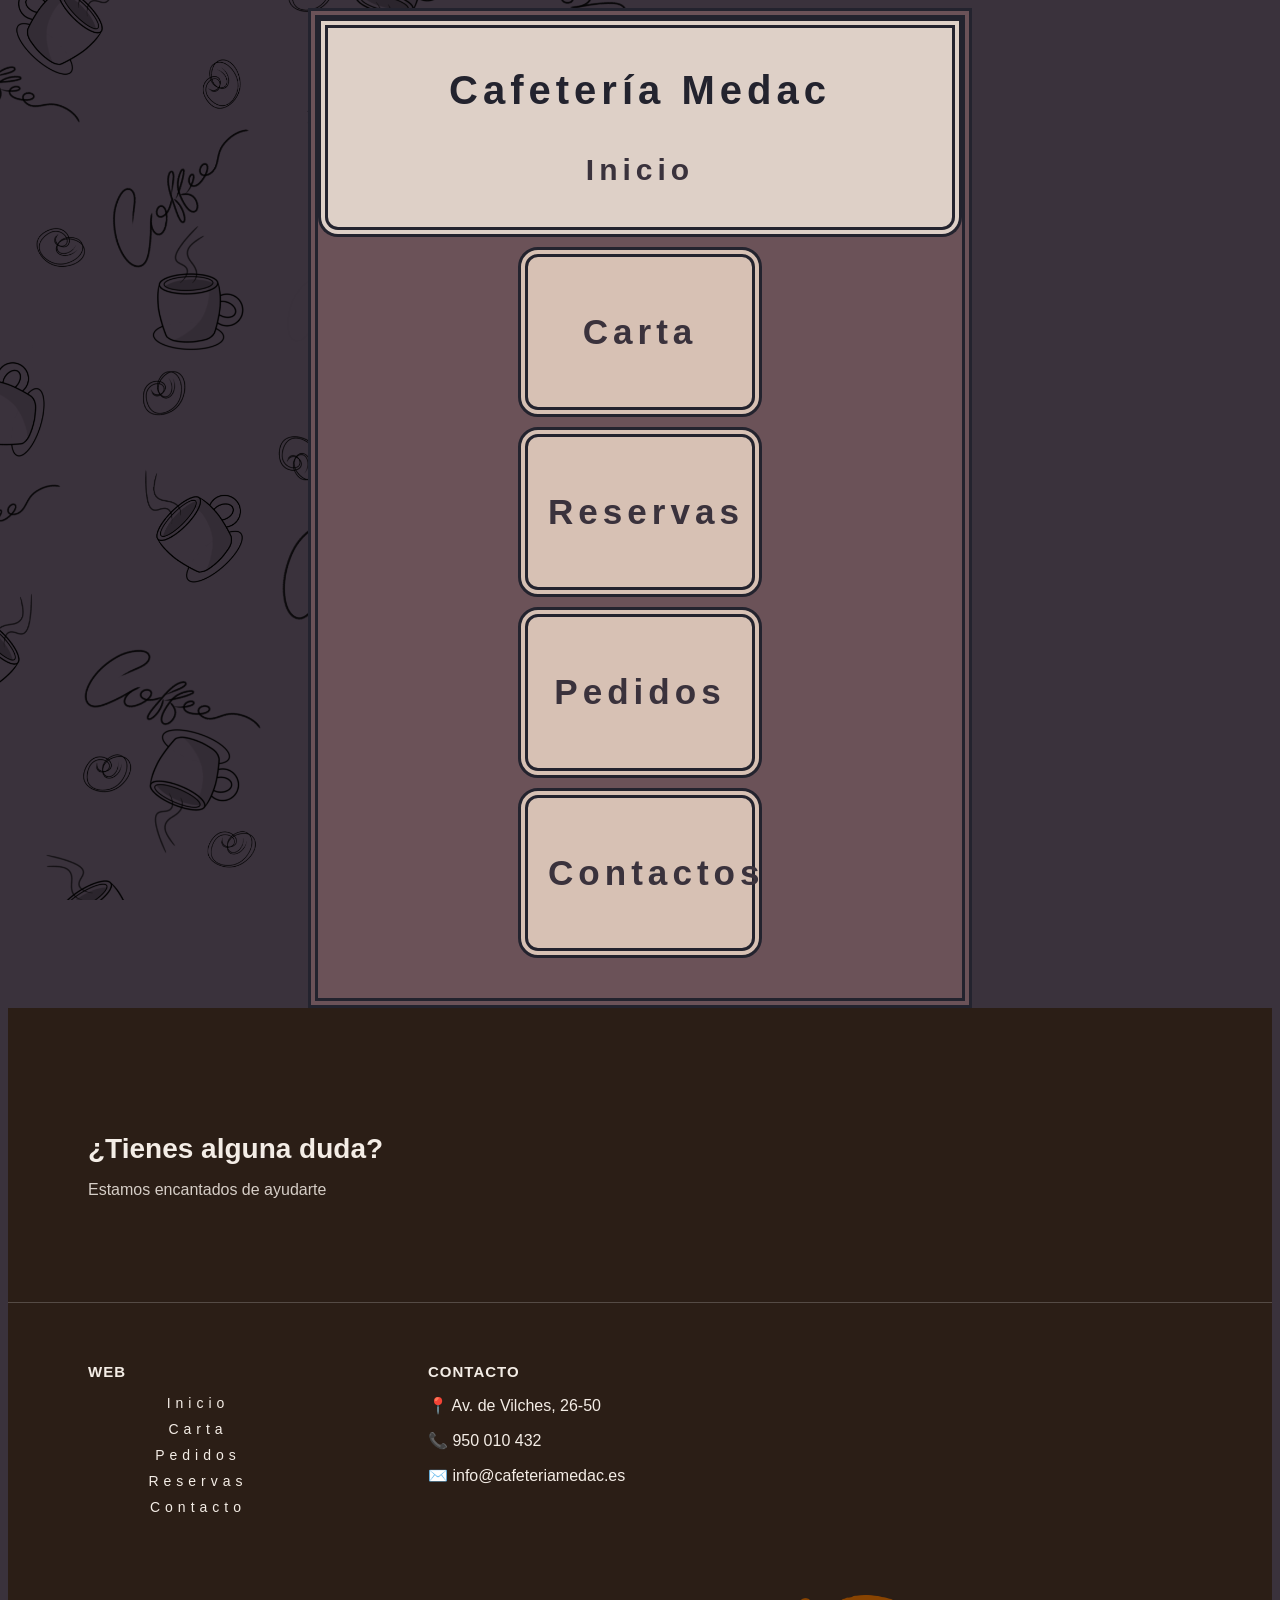
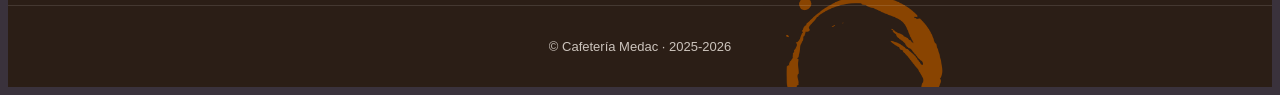
==== inicio/index.html @ 1b603288 "Footer común" ====
<!DOCTYPE html>
<html>
    <head>
        <meta charset="UTF-8">
        <title>Cafetería Medac Inicio</title>
        <link rel="stylesheet" href="styles.css">
<link rel="stylesheet" href="../footer/footer.css">
    </head>
    <script src="script.js"></script>
    <body>
        <div class="columna_de_contenido">
            <h1>Cafetería Medac</h1>
            <h2>Inicio</h2>
            <ul>
                <a href="../carta/index.html">
                    <li>
                        <h3>Carta</h3>
                    </li>
                </a>
                <li>
                    <h3>Reservas</h3>
                </li>
                <li>
                    <h3>Pedidos</h3>
                </li>
                <li>
                    <h3>Contactos</h3>
                </li>
            </ul>
        </div>
        <div class="contenedor_mancha">
            <div class="mancha"></div>
        </div>

<script src="/footer/footer.js"></script>

    </body>
</html>
---- inicio/styles.css ----
body {
    background-color: #3a323c;
    background-image: url(../img/Fondo.png);
    background-size: contain;
    background-attachment: fixed;
    position: relative;
    background-repeat: space;
}

.columna_de_contenido {
    background-color: #6b5258;
    margin: 0 300px;
    padding: 0px 0 40px 0;
    border: 10px, double, #23232e;
}

h1 {
    margin: 0;
    text-align: center;
    font-family: Impact, Haettenschweiler, 'Arial Narrow Bold', sans-serif;
    color: #23232e;
    letter-spacing: 5px;
    font-size: 40px;
    background-color: #ded0c7;
    padding: 40px 20px 20px 20px;
    border: 10px, double, #23232e;
    border-bottom: 0;
}

h2 {
    margin: 0 ;
    text-align: center;
    font-family: Impact, Haettenschweiler, 'Arial Narrow Bold', sans-serif;
    color: #3a323c;
    letter-spacing: 5px;
    font-size: 30px;
    background-color: #ded0c7;
    padding: 20px 0 40px 0;
    border-radius: 0 0 20px 20px;
    border: 10px, double, #23232e;
    border-top: 0;
}

a {
    text-decoration: none;
}

ul {
    margin: 0;
    padding: 0;
}

li {
    list-style-type: none;
    margin: 10px 200px 0 200px;
    text-align: center;
    font-family: Impact, Haettenschweiler, 'Arial Narrow Bold', sans-serif;
    color: #3a323c;
    letter-spacing: 5px;
    font-size: 30px;
    background-color: #d7c1b4;
    padding: 20px;
    border: 10px, double, #23232e;
    border-radius: 20px 20px 20px 20px;
}

.contenedor_mancha {
    overflow: hidden;
    position: absolute;
    bottom: 0;
    right: 300px;
}

.mancha {
    padding: 150px;
    background-image: url(../img/Mancha.png);
    background-size: contain;
    background-repeat: no-repeat;
    transform: translateY(100px);
}
---- footer/footer.css ----
/* ===== FOOTER FINAL ROBUSTO ===== */

.footer {
  background-color: #2b1e16;
  color: #f4ede6;
  font-family: Arial, sans-serif;
}

/* CONTENEDOR QUE AISLA TODO */
.footer-middle,
.footer-top,
.footer-bottom {
  max-width: 1200px;
  margin-left: auto;
  margin-right: auto;
}

/* ---------- ZONA SUPERIOR ---------- */

.footer-top {
  display: flex;
  justify-content: space-between;
  align-items: center;
  gap: 60px;
  padding: 50px 80px 40px;
}

.footer-top-text h3 {
  font-size: 28px;
  margin-bottom: 10px;
}

.footer-top-text p {
  font-size: 16px;
  opacity: 0.85;
}

.footer-top-map iframe {
  width: 320px;
  height: 200px;
  border: none;
  border-radius: 10px;
}

/* ---------- ZONA CENTRAL (CLAVE) ---------- */

.footer-middle {
  display: flex;
  justify-content: flex-start;
  gap: 120px;
  padding: 40px 80px;
  border-top: 1px solid rgba(255,255,255,0.2);
}

/* COLUMNAS BLOQUEADAS */
.footer-column {
  width: 220px;
}

/* TITULOS */
.footer-column h4 {
  margin-bottom: 15px;
  font-size: 15px;
  letter-spacing: 1px;
  text-transform: uppercase;
}

/* 🔥 RESET TOTAL DE LISTAS DEL FOOTER */
.footer-column ul {
  list-style: none !important;
  margin: 0 !important;
  padding: 0 !important;
}

.footer-column li {
  display: block;
  margin: 0 0 10px 0 !important;
  padding: 0 !important;
  background: none !important;
  border: none !important;
  font-size: 14px !important;
}

/* LINKS */
.footer-column a {
  color: #f4ede6 !important;
  text-decoration: none !important;
}

.footer-column a:hover {
  color: #d6b89c !important;
}

/* ---------- ZONA INFERIOR ---------- */

.footer-bottom {
  padding: 20px 80px;
  margin-top: 40px;
  border-top: 1px solid rgba(255,255,255,0.15);
  text-align: center;
  font-size: 13px;
  opacity: 0.8;
}

/* ---------- RESPONSIVE ---------- */

@media (max-width: 900px) {
  .footer-top,
  .footer-middle {
    flex-direction: column;
    gap: 40px;
    padding: 40px;
    text-align: center;
  }

  .footer-column {
    width: auto;
  }

.footer-top-map {
  position: relative;
  width: 320px;
  height: 200px;
}

.footer-top-map iframe {
  width: 100%;
  height: 100%;
  border: none;
  border-radius: 10px;
}

.footer-top-map .map-link {
  position: absolute;
  inset: 0;
  z-index: 2;
  background: transparent;
  cursor: pointer;
}


}
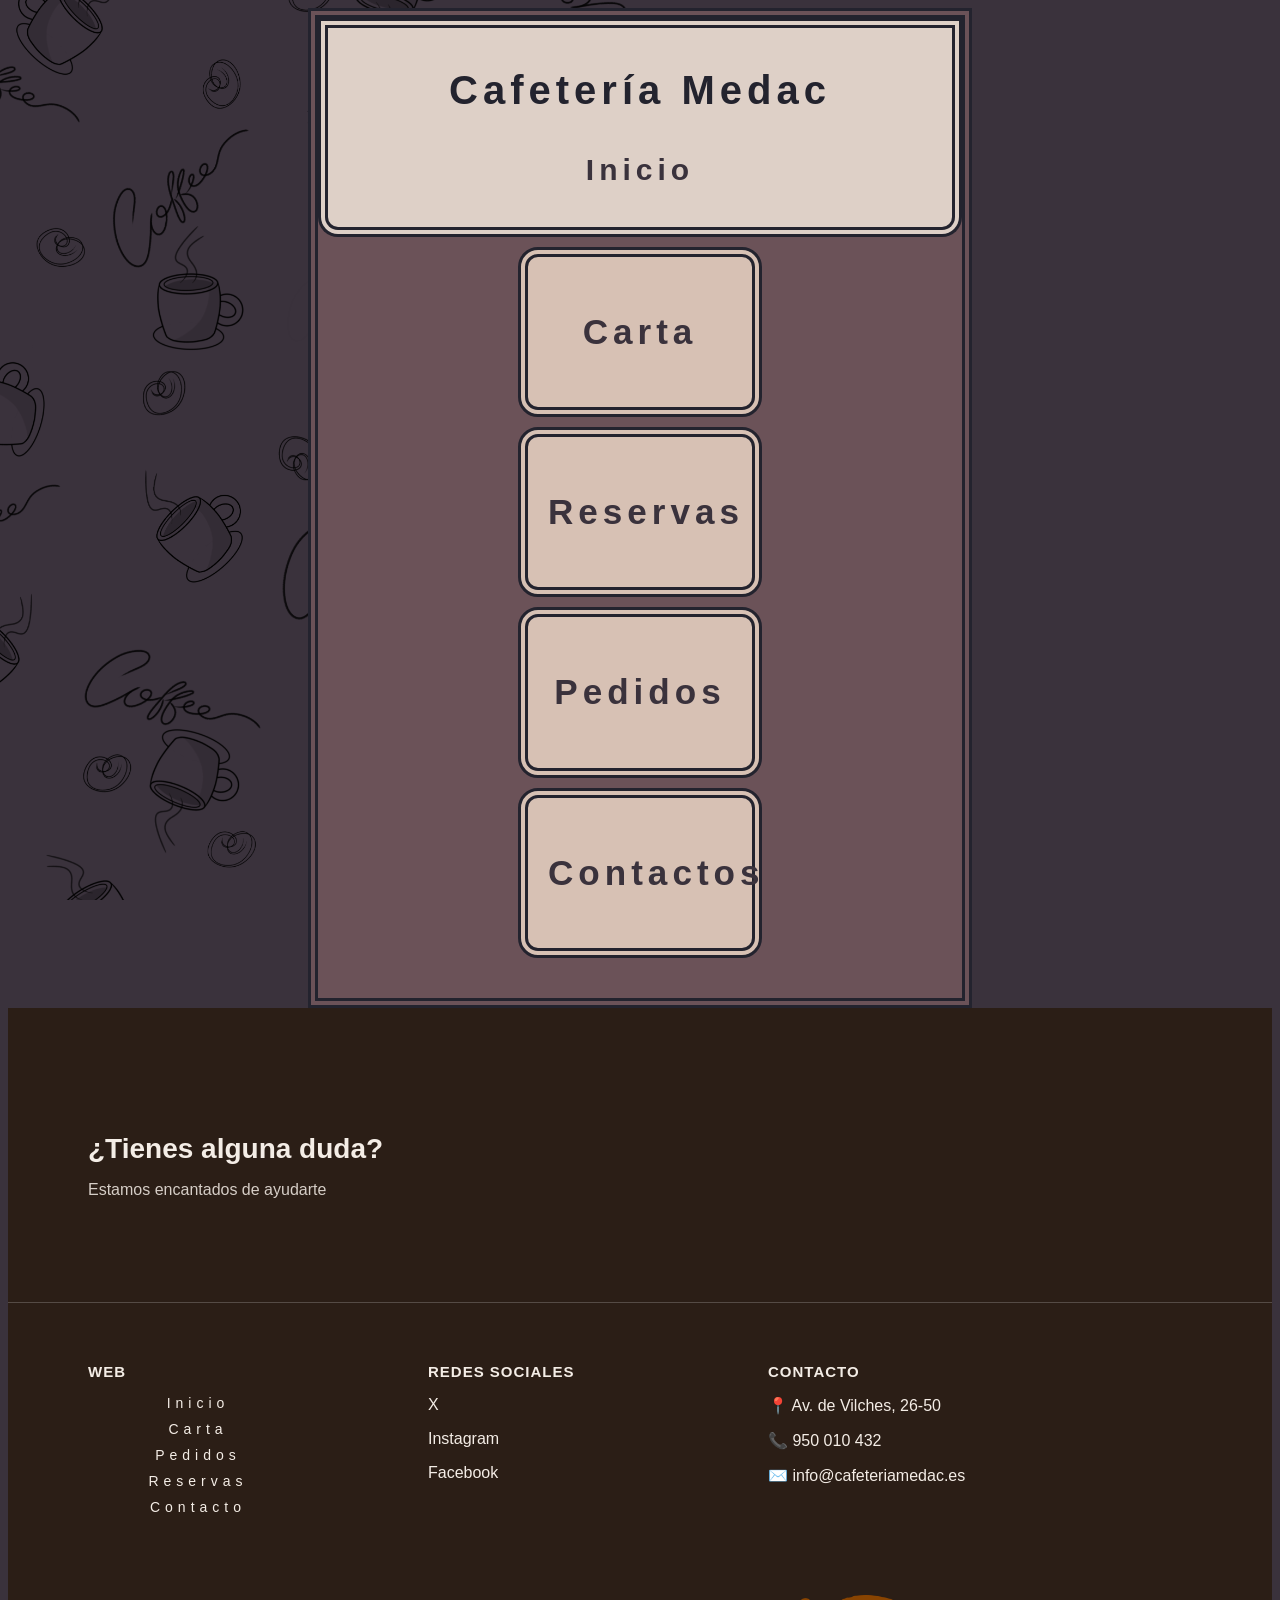
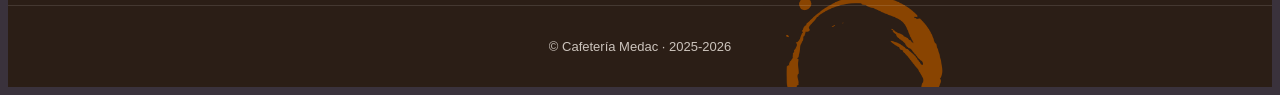
==== commit 623d23af: "Se añade el icono de la pestaña y las redes sociales" ====
--- a/inicio/index.html
+++ b/inicio/index.html
@@ -2,6 +2,7 @@
 <html>
     <head>
         <meta charset="UTF-8">
+        <link rel="icon" href="../img/Mancha.png" type="image/x-icon">
         <title>Cafetería Medac Inicio</title>
         <link rel="stylesheet" href="styles.css">
 <link rel="stylesheet" href="../footer/footer.css">
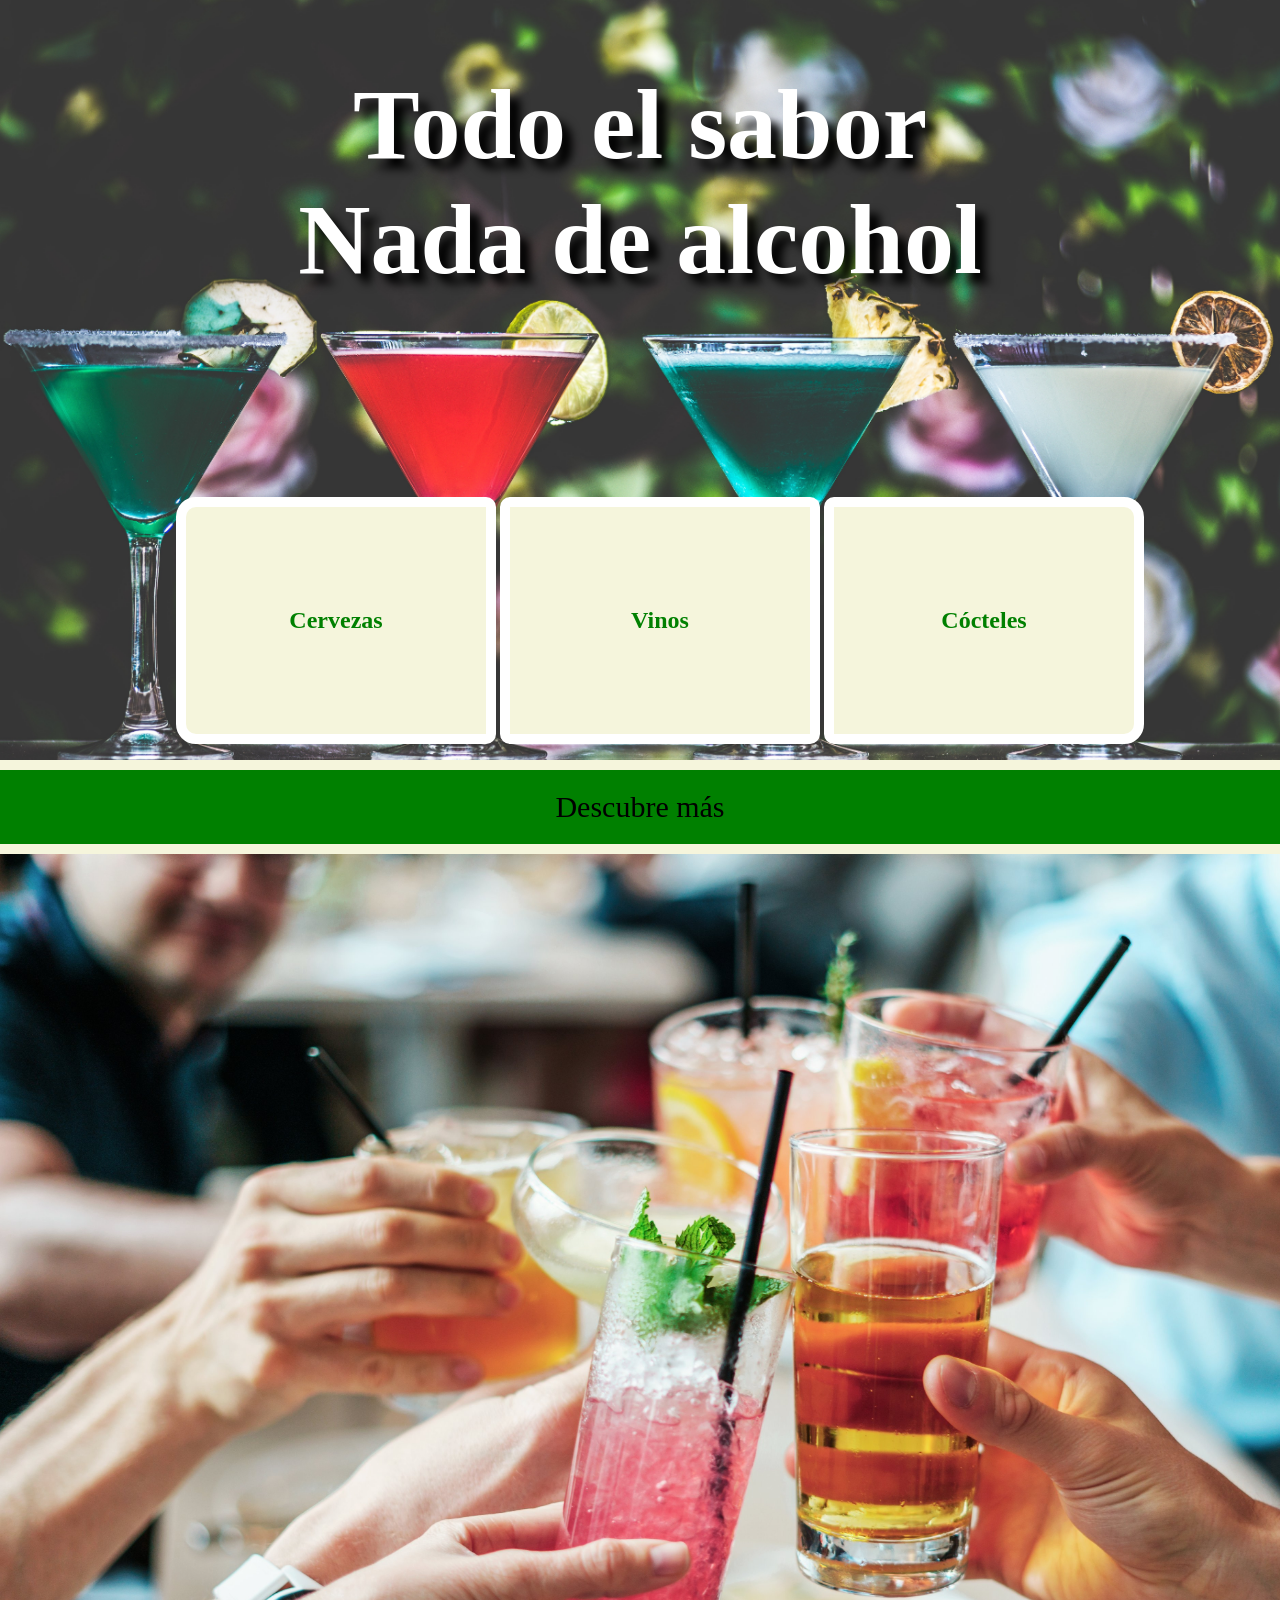
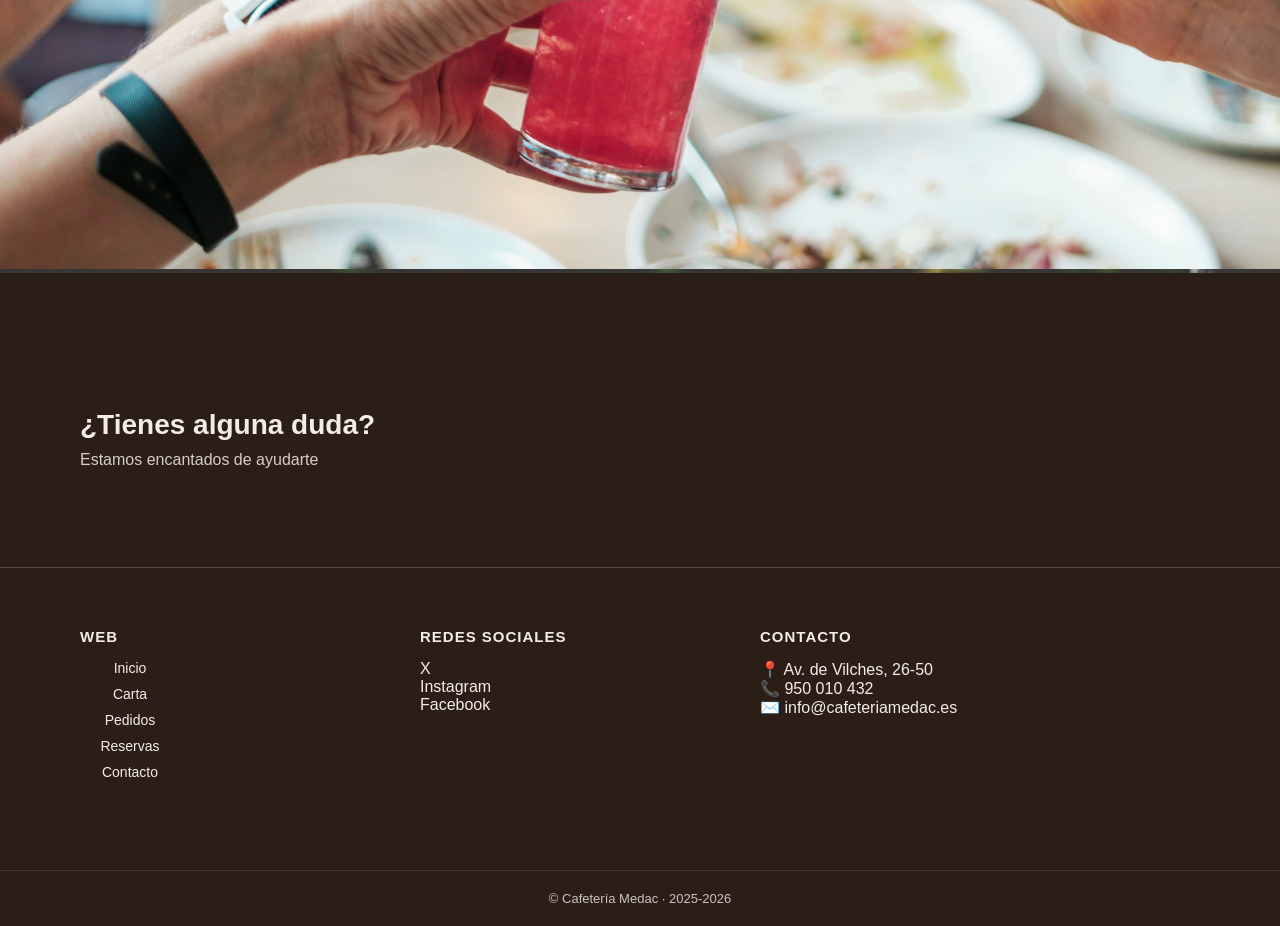
==== commit 26139d00: "Se cambia el estilo de la página a la temática de bebidas sin alcohol" ====
--- a/inicio/index.html
+++ b/inicio/index.html
@@ -9,30 +9,17 @@
     </head>
     <script src="script.js"></script>
     <body>
-        <div class="columna_de_contenido">
-            <h1>Cafetería Medac</h1>
-            <h2>Inicio</h2>
-            <ul>
-                <a href="../carta/index.html">
-                    <li>
-                        <h3>Carta</h3>
-                    </li>
-                </a>
-                <li>
-                    <h3>Reservas</h3>
-                </li>
-                <li>
-                    <h3>Pedidos</h3>
-                </li>
-                <li>
-                    <h3>Contactos</h3>
-                </li>
-            </ul>
-        </div>
-        <div class="contenedor_mancha">
-            <div class="mancha"></div>
-        </div>
-
+        <h1>
+            <p>Todo el sabor</p>
+            <p>Nada de alcohol</p>
+        </h1>
+        <ul>
+            <li class="Der"><h2>Cervezas</h2></li>
+            <li><h2>Vinos</h2></li>
+            <li class="Izq"><h2>Cócteles</h2></li>
+        </ul>
+        <div class="Descubre">Descubre más</div>
+        <img src="../img/happy-holidays-2578446.jpg">
 <script src="/footer/footer.js"></script>
 
     </body>
--- a/inicio/styles.css
+++ b/inicio/styles.css
@@ -1,80 +1,58 @@
 body {
-    background-color: #3a323c;
-    background-image: url(../img/Fondo.png);
+    background-image: url(../img/Affogato.JPG);
     background-size: contain;
-    background-attachment: fixed;
-    position: relative;
-    background-repeat: space;
-}
-
-.columna_de_contenido {
-    background-color: #6b5258;
-    margin: 0 300px;
-    padding: 0px 0 40px 0;
-    border: 10px, double, #23232e;
+    margin: 0;
 }
 
 h1 {
-    margin: 0;
+    color: white;
+    font-size: 100px;
     text-align: center;
-    font-family: Impact, Haettenschweiler, 'Arial Narrow Bold', sans-serif;
-    color: #23232e;
-    letter-spacing: 5px;
-    font-size: 40px;
-    background-color: #ded0c7;
-    padding: 40px 20px 20px 20px;
-    border: 10px, double, #23232e;
-    border-bottom: 0;
+    text-shadow: 10px 10px 10px black;
 }
 
-h2 {
-    margin: 0 ;
-    text-align: center;
-    font-family: Impact, Haettenschweiler, 'Arial Narrow Bold', sans-serif;
-    color: #3a323c;
-    letter-spacing: 5px;
-    font-size: 30px;
-    background-color: #ded0c7;
-    padding: 20px 0 40px 0;
-    border-radius: 0 0 20px 20px;
-    border: 10px, double, #23232e;
-    border-top: 0;
+p {
+    margin: 0;
 }
 
-a {
-    text-decoration: none;
-}
-
-ul {
-    margin: 0;
-    padding: 0;
+ul{
+    text-align: center;
+    margin-top: 200px;
 }
 
 li {
-    list-style-type: none;
-    margin: 10px 200px 0 200px;
+    padding: 100px;
+    background-color: beige;
+    display: inline-block;
+    width: 100px;
     text-align: center;
-    font-family: Impact, Haettenschweiler, 'Arial Narrow Bold', sans-serif;
-    color: #3a323c;
-    letter-spacing: 5px;
-    font-size: 30px;
-    background-color: #d7c1b4;
-    padding: 20px;
-    border: 10px, double, #23232e;
-    border-radius: 20px 20px 20px 20px;
+    border-radius: 10px;
+    color: green;
+    border: 10px solid white;
 }
 
-.contenedor_mancha {
-    overflow: hidden;
-    position: absolute;
-    bottom: 0;
-    right: 300px;
+.Der{
+    border-radius: 20px 10px 10px 20px;
 }
 
-.mancha {
-    padding: 150px;
-    background-image: url(../img/Mancha.png);
-    background-size: contain;
-    background-repeat: no-repeat;
-    transform: translateY(100px);
+.Izq{
+    border-radius: 10px 20px 20px 10px;
+}
+
+h2{
+    margin: 0;
+    box-sizing: content-box;
+}
+
+.Descubre{
+    text-align: center;
+    padding: 20px 0px;
+    background-color: green;
+    font-size: 30px;
+    border-top: 10px solid beige;
+    border-bottom: 10px solid beige;;
+}
+
+img{
+width: 1521px;
 }
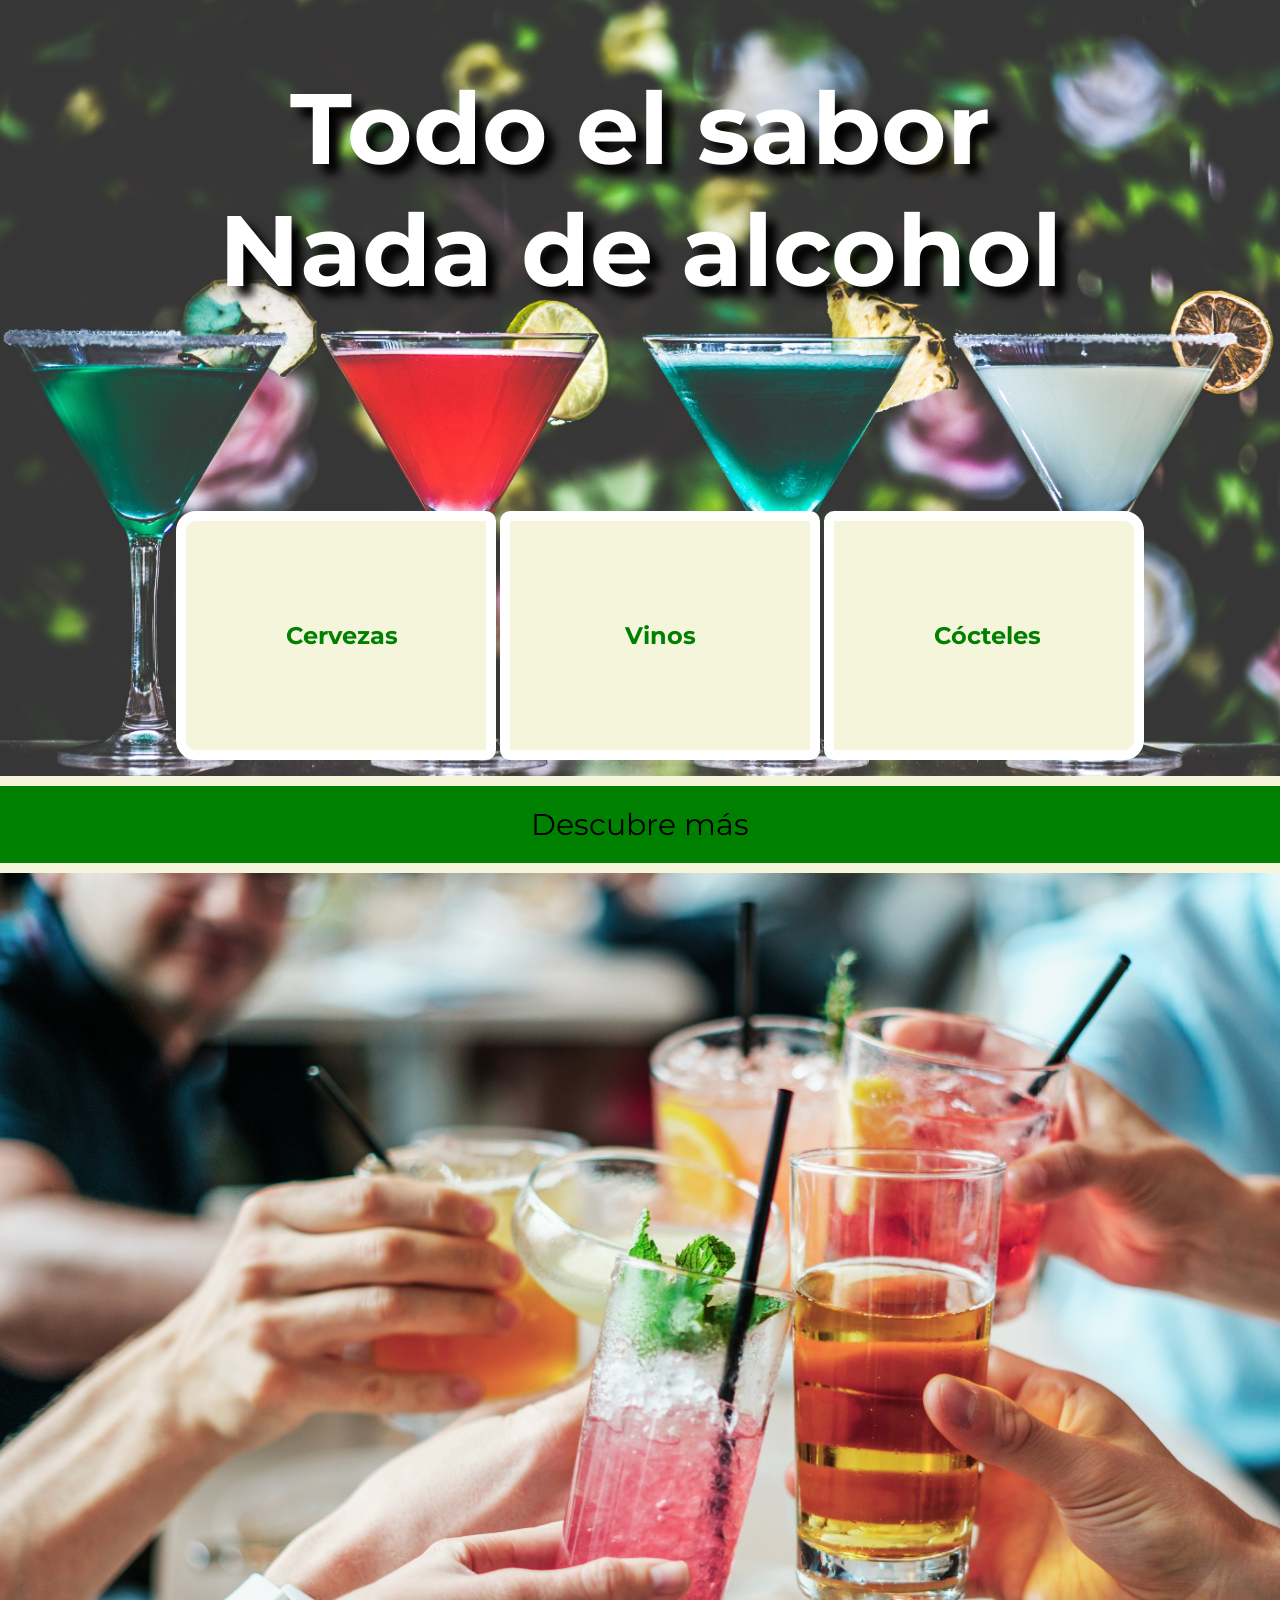
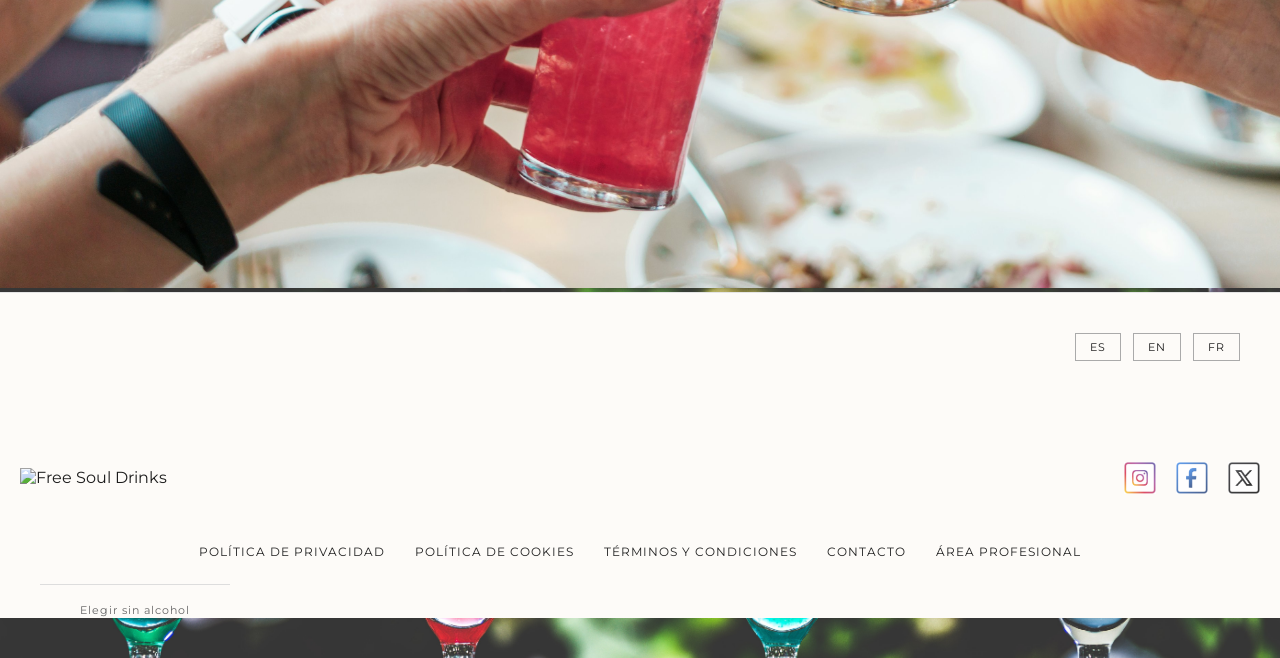
==== commit 9551bbcf: "Footer añadido y cambio de tipografía a Montserrat" ====
--- a/inicio/index.html
+++ b/inicio/index.html
@@ -1,26 +1,42 @@
 <!DOCTYPE html>
-<html>
-    <head>
-        <meta charset="UTF-8">
-        <link rel="icon" href="../img/Mancha.png" type="image/x-icon">
-        <title>Cafetería Medac Inicio</title>
-        <link rel="stylesheet" href="styles.css">
-<link rel="stylesheet" href="../footer/footer.css">
-    </head>
-    <script src="script.js"></script>
-    <body>
-        <h1>
-            <p>Todo el sabor</p>
-            <p>Nada de alcohol</p>
-        </h1>
-        <ul>
-            <li class="Der"><h2>Cervezas</h2></li>
-            <li><h2>Vinos</h2></li>
-            <li class="Izq"><h2>Cócteles</h2></li>
-        </ul>
-        <div class="Descubre">Descubre más</div>
-        <img src="../img/happy-holidays-2578446.jpg">
-<script src="/footer/footer.js"></script>
+<html lang="es">
+<head>
+  <meta charset="UTF-8">
+  <link rel="icon" href="../img/Mancha.png" type="image/x-icon">
+  <title>Cafetería Medac Inicio</title>
 
-    </body>
+  <!-- FUENTE GLOBAL -->
+  <link rel="preconnect" href="https://fonts.googleapis.com">
+  <link rel="preconnect" href="https://fonts.gstatic.com" crossorigin>
+  <link href="https://fonts.googleapis.com/css2?family=Montserrat:wght@300;400;500;600;700&display=swap" rel="stylesheet">
+
+  <!-- CSS GENERAL -->
+  <link rel="stylesheet" href="styles.css">
+</head>
+
+<body>
+
+  <h1>
+    <p>Todo el sabor</p>
+    <p>Nada de alcohol</p>
+  </h1>
+
+  <ul>
+    <li class="Der"><h2>Cervezas</h2></li>
+    <li><h2>Vinos</h2></li>
+    <li class="Izq"><h2>Cócteles</h2></li>
+  </ul>
+
+  <div class="Descubre">Descubre más</div>
+
+  <img src="../img/happy-holidays-2578446.jpg">
+
+  <!-- FOOTER -->
+  <div id="footer"></div>
+  <script src="../footer/footer.js"></script>
+
+  <!-- JS DE LA PÁGINA -->
+  <script src="script.js"></script>
+
+</body>
 </html>
--- a/inicio/styles.css
+++ b/inicio/styles.css
@@ -1,3 +1,7 @@
+* {
+  font-family: 'Montserrat', sans-serif;
+}
+
 body {
     background-image: url(../img/Affogato.JPG);
     background-size: contain;
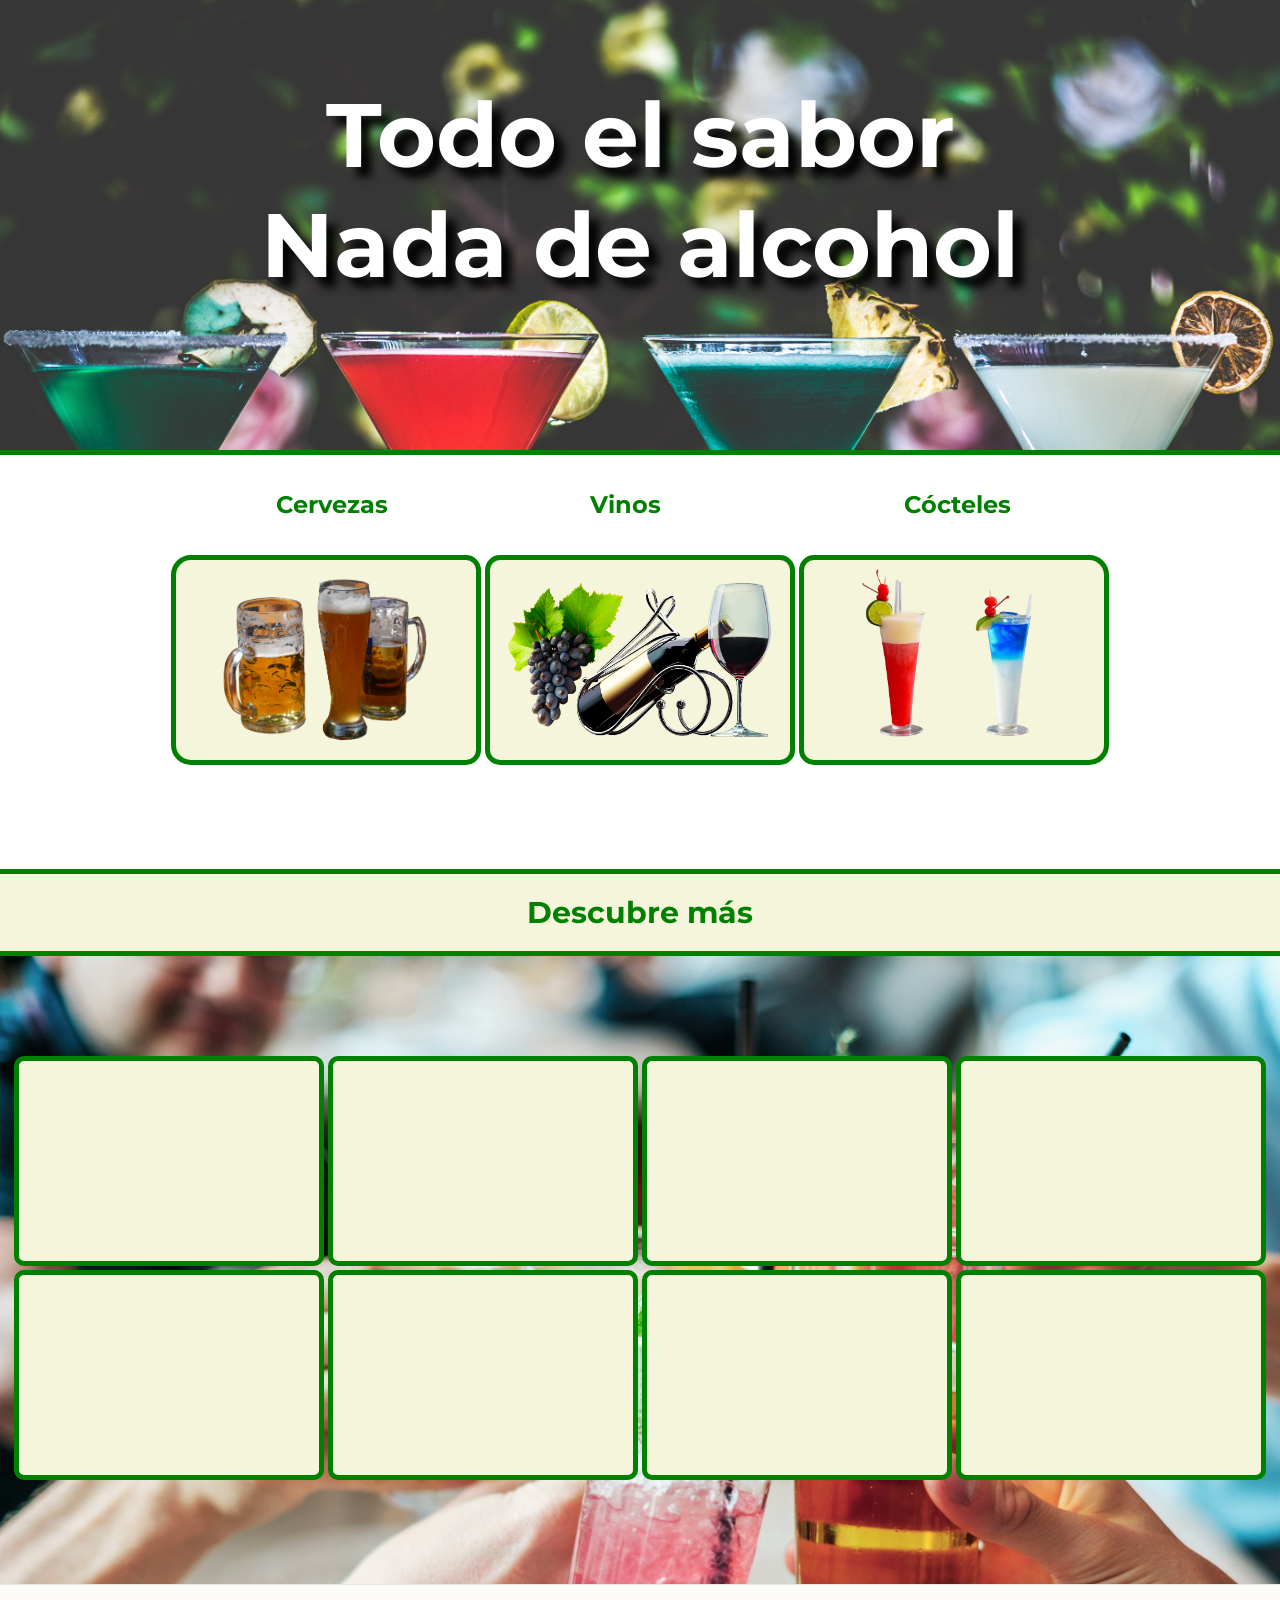
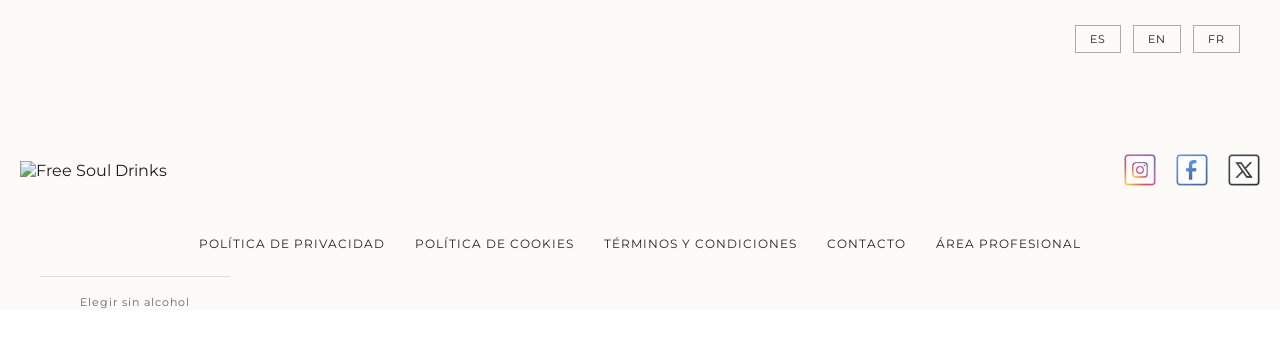
==== commit 12f5c6d0: "Se retoca el index.html de inicio y se añaden imagenes" ====
--- a/inicio/index.html
+++ b/inicio/index.html
@@ -23,13 +23,24 @@
 
   <ul>
     <li class="Der"><h2>Cervezas</h2></li>
-    <li><h2>Vinos</h2></li>
+    <li class="Medio"><h2>Vinos</h2></li>
     <li class="Izq"><h2>Cócteles</h2></li>
   </ul>
 
   <div class="Descubre">Descubre más</div>
 
-  <img src="../img/happy-holidays-2578446.jpg">
+  <div class="Mas">
+    <ul>
+      <li></li>
+      <li></li>
+      <li></li>
+      <li></li>
+      <li></li>
+      <li></li>
+      <li></li>
+      <li></li>
+    </ul>
+  </div>
 
   <!-- FOOTER -->
   <div id="footer"></div>
--- a/inicio/styles.css
+++ b/inicio/styles.css
@@ -3,16 +3,19 @@
 }
 
 body {
-    background-image: url(../img/Affogato.JPG);
-    background-size: contain;
     margin: 0;
 }
 
 h1 {
     color: white;
-    font-size: 100px;
+    font-size: 90px;
     text-align: center;
     text-shadow: 10px 10px 10px black;
+    background-image: url(../img/Affogato.JPG);
+    background-size: 100%;
+    background-repeat: no-repeat;
+    margin: 0;
+    padding: 80px 0 150px 0;
 }
 
 p {
@@ -22,6 +25,9 @@
 ul{
     text-align: center;
     margin-top: 200px;
+    padding: 100px 0 100px 0;
+    margin: 0;
+    border-top: 5px solid green;
 }
 
 li {
@@ -32,31 +38,49 @@
     text-align: center;
     border-radius: 10px;
     color: green;
-    border: 10px solid white;
+    border: 5px solid green;
+    background-size: contain;
+    background-repeat: no-repeat;
+    position: relative;
+    background-position: center;
+}
+
+h2{
+    position: absolute;
+    top: -70px;
+    margin: 0;
+    box-sizing: content-box;
 }
 
 .Der{
-    border-radius: 20px 10px 10px 20px;
+    border-radius: 20px 15px 15px 20px;
+    background-image: url(../img/beer-mug-938758.png);
+    background-size: 70%;
+}
+
+.Medio {
+    border-radius: 15px;
+    background-image: url(../img/a-bottle-of-wine-5038057.png);
+    background-size: 90%;
 }
 
 .Izq{
-    border-radius: 10px 20px 20px 10px;
-}
-
-h2{
-    margin: 0;
-    box-sizing: content-box;
+    border-radius: 15px 20px 20px 15px;
+    background-image: url(../img/cocktail-6673319.png);
+    background-size: 80%;
 }
 
 .Descubre{
     text-align: center;
     padding: 20px 0px;
-    background-color: green;
+    background-color: beige;
     font-size: 30px;
-    border-top: 10px solid beige;
-    border-bottom: 10px solid beige;;
+    border-top: 5px solid green;
+    color: green;
+    font-weight: 700;
 }
 
-img{
-width: 1521px;
-}+.Mas {
+    background-image: url(../img/happy-holidays-2578446.jpg);
+    background-size: 1521px;
+}
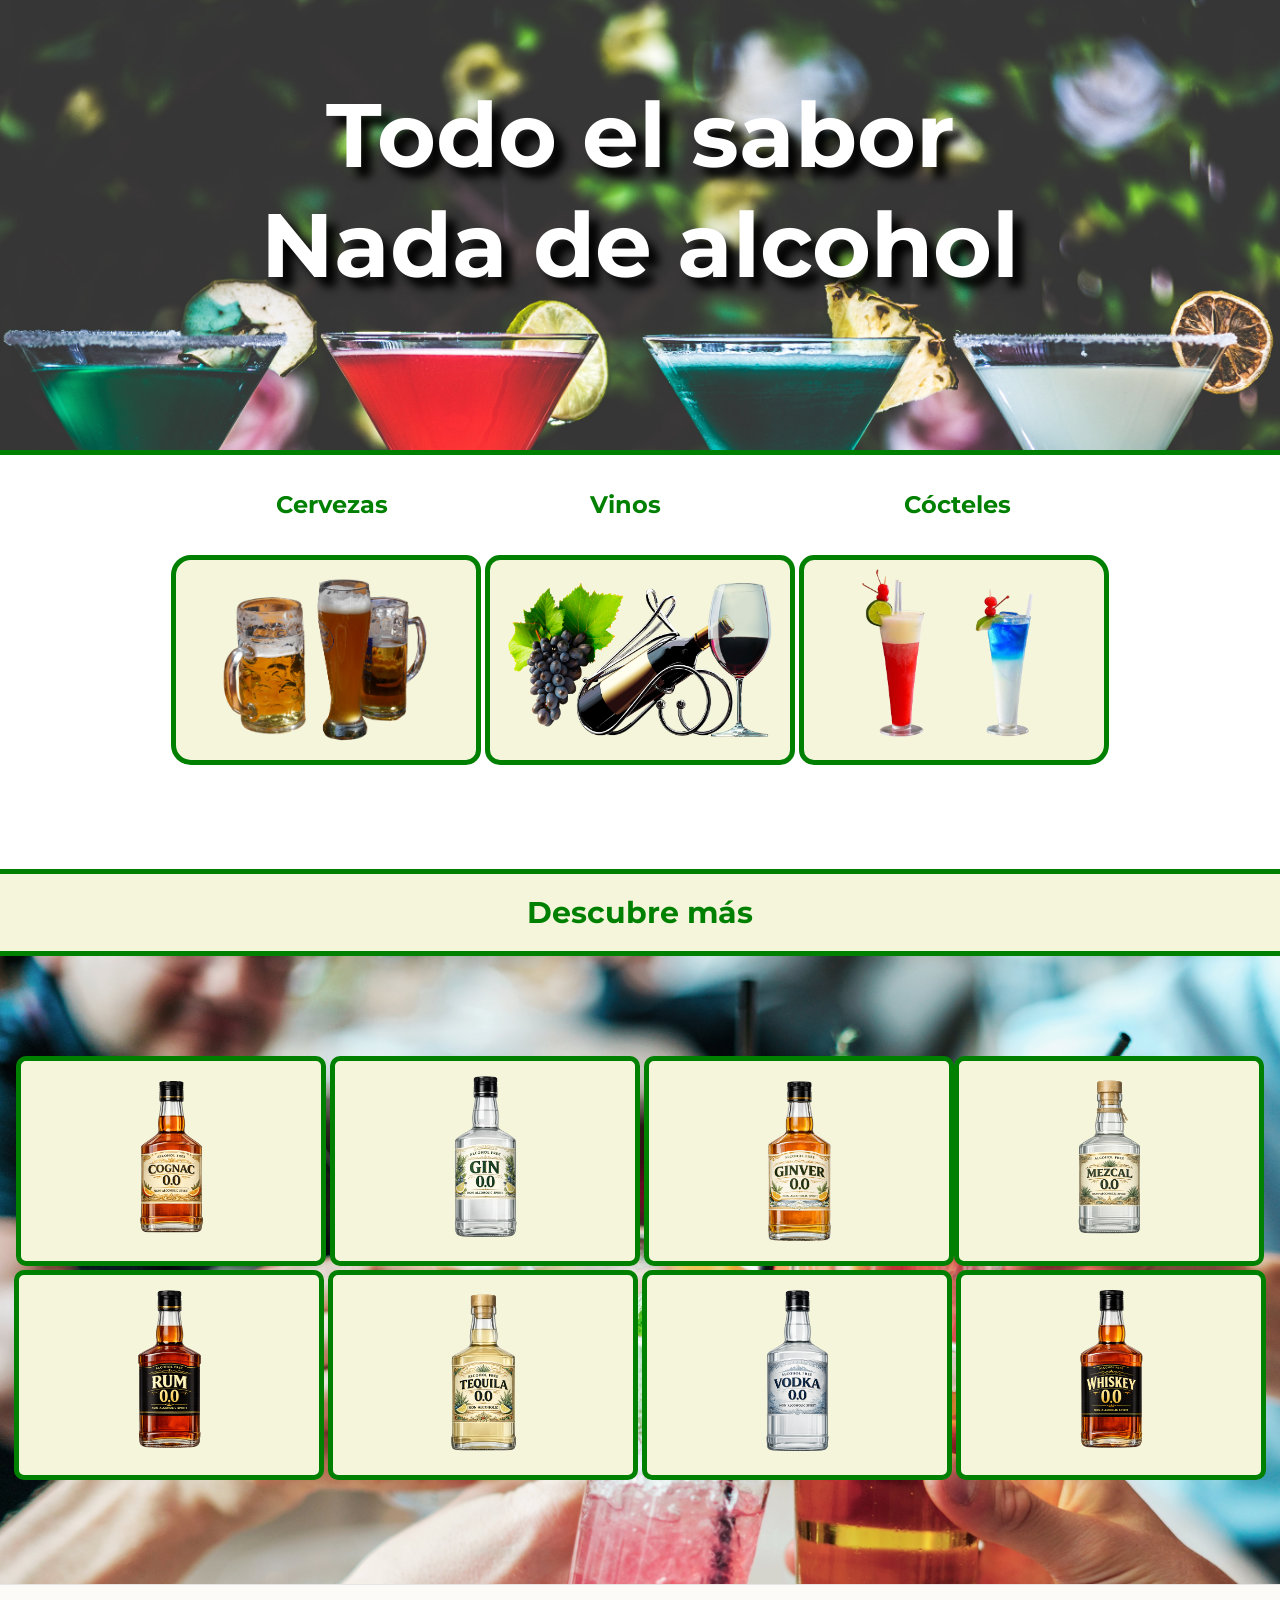
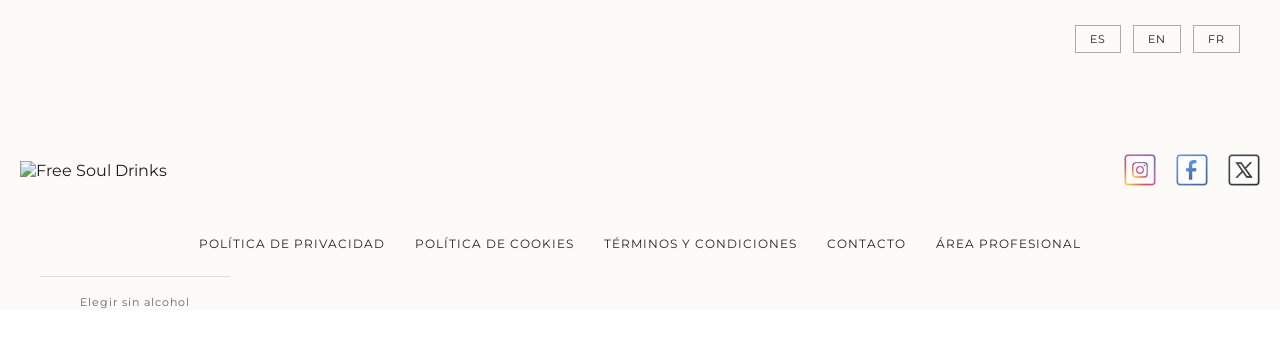
==== commit d9300a80: "Se añaden 8 fotos del apartado -descubre más-" ====
--- a/inicio/index.html
+++ b/inicio/index.html
@@ -31,14 +31,14 @@
 
   <div class="Mas">
     <ul>
-      <li></li>
-      <li></li>
-      <li></li>
-      <li></li>
-      <li></li>
-      <li></li>
-      <li></li>
-      <li></li>
+      <li class="class1"></li>
+      <li class="class2"></li>
+      <li class="class3"></liclass>
+      <li class="class4"></li>
+      <li class="class5"></li>
+      <li class="class6"></li>
+      <li class="class7"></li>
+      <li class="class8"></li>
     </ul>
   </div>
 
--- a/inicio/styles.css
+++ b/inicio/styles.css
@@ -84,3 +84,36 @@
     background-image: url(../img/happy-holidays-2578446.jpg);
     background-size: 1521px;
 }
+
+.class1{
+    background-image: url(../img/cognac.png)
+}
+
+.class2 {
+    background-image: url(../img/gin.png);
+}
+
+.class3{
+    background-image: url(../img/ginver.png);
+    background-size: 21%;
+}
+
+.class4{
+    background-image: url(../img/mezcal.png);
+}
+
+.class5{
+    background-image: url(../img/rum.png);
+}
+
+.class6{
+    background-image: url(../img/tequila.png);
+}
+
+.class7{
+    background-image: url(../img/vodka.png);
+}
+
+.class8{
+    background-image: url(../img/whiskey.png);
+}
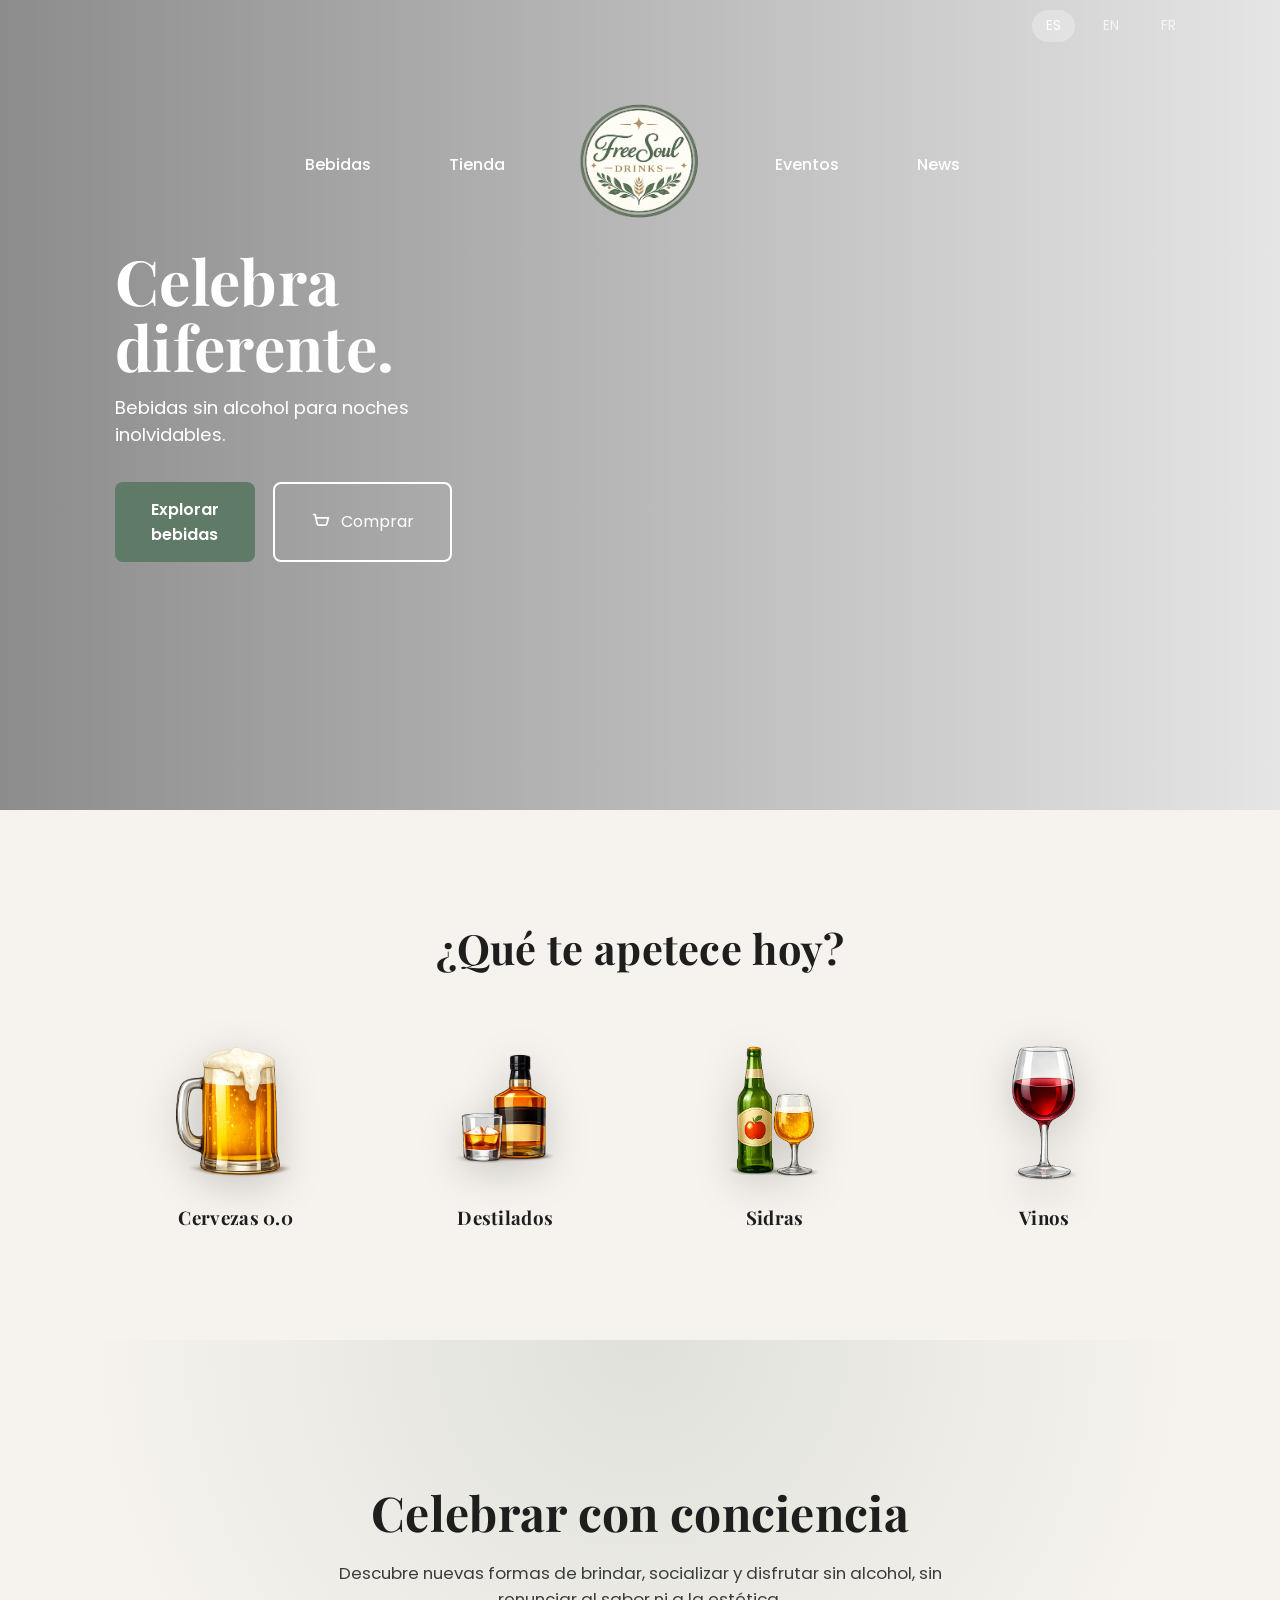
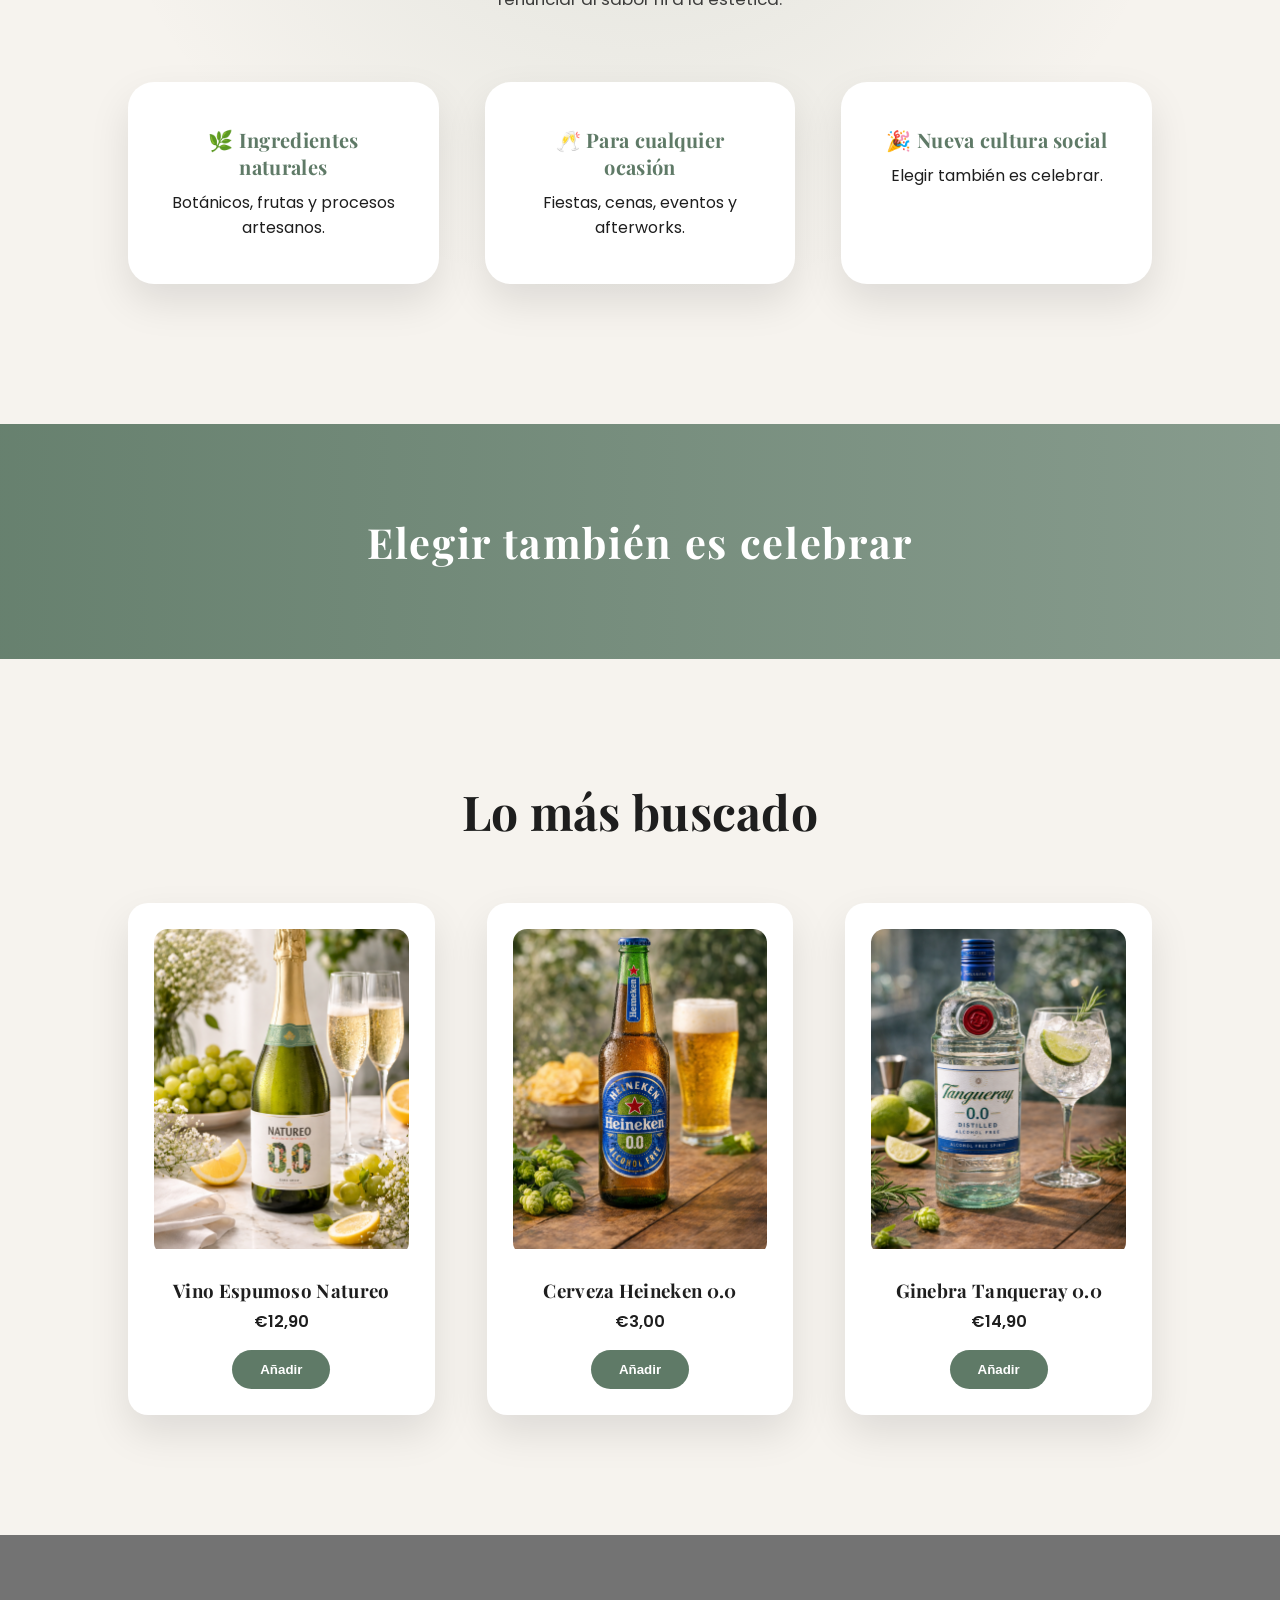
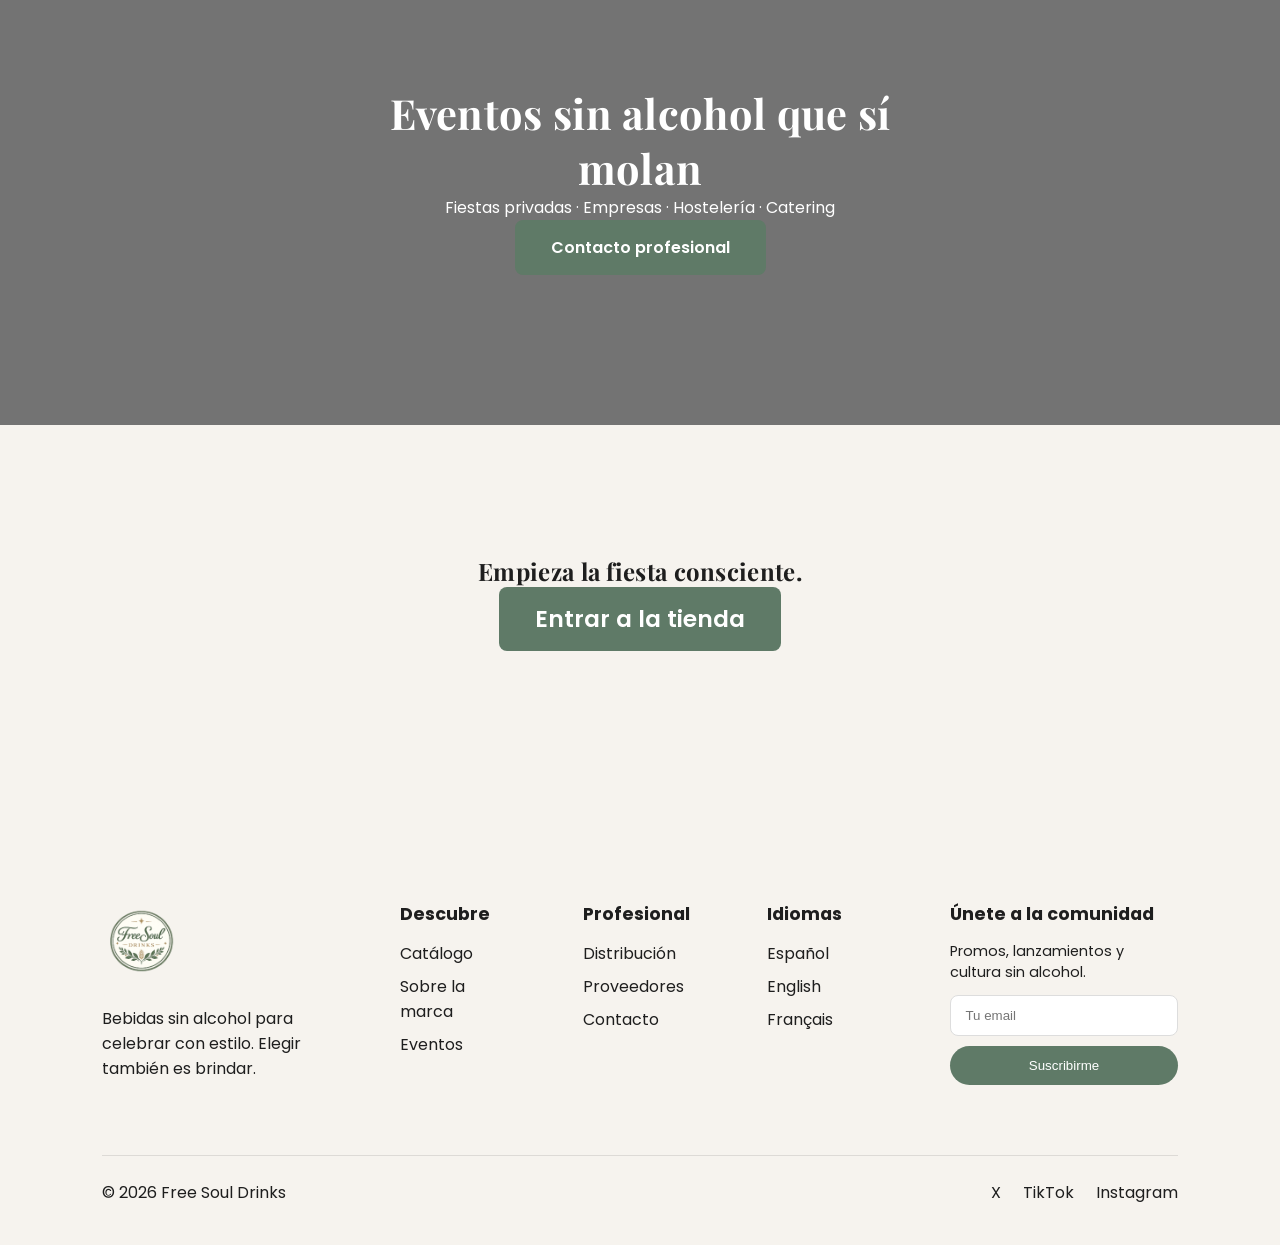
==== commit 86af1ac1: "Reemplaza la página antigua por nueva versión" ====
--- a/inicio/index.html
+++ b/inicio/index.html
@@ -1,53 +1,239 @@
-<!DOCTYPE html>
-<html lang="es">
-<head>
-  <meta charset="UTF-8">
-  <link rel="icon" href="../img/Mancha.png" type="image/x-icon">
-  <title>Cafetería Medac Inicio</title>
-
-  <!-- FUENTE GLOBAL -->
-  <link rel="preconnect" href="https://fonts.googleapis.com">
-  <link rel="preconnect" href="https://fonts.gstatic.com" crossorigin>
-  <link href="https://fonts.googleapis.com/css2?family=Montserrat:wght@300;400;500;600;700&display=swap" rel="stylesheet">
-
-  <!-- CSS GENERAL -->
-  <link rel="stylesheet" href="styles.css">
-</head>
-
-<body>
-
-  <h1>
-    <p>Todo el sabor</p>
-    <p>Nada de alcohol</p>
-  </h1>
-
-  <ul>
-    <li class="Der"><h2>Cervezas</h2></li>
-    <li class="Medio"><h2>Vinos</h2></li>
-    <li class="Izq"><h2>Cócteles</h2></li>
-  </ul>
-
-  <div class="Descubre">Descubre más</div>
-
-  <div class="Mas">
-    <ul>
-      <li class="class1"></li>
-      <li class="class2"></li>
-      <li class="class3"></liclass>
-      <li class="class4"></li>
-      <li class="class5"></li>
-      <li class="class6"></li>
-      <li class="class7"></li>
-      <li class="class8"></li>
-    </ul>
-  </div>
-
-  <!-- FOOTER -->
-  <div id="footer"></div>
-  <script src="../footer/footer.js"></script>
-
-  <!-- JS DE LA PÁGINA -->
-  <script src="script.js"></script>
-
-</body>
-</html>
+<!DOCTYPE html>
+<html lang="es">
+<head>
+<meta charset="UTF-8">
+<title>Free Soul Drinks — Fiesta consciente</title>
+<meta name="viewport" content="width=device-width, initial-scale=1.0">
+
+<link rel="stylesheet" href="styles.css">
+
+<link href="https://fonts.googleapis.com/css2?family=Poppins:wght@300;500;700&family=Playfair+Display:wght@600;800&display=swap" rel="stylesheet">
+</head>
+
+<body>
+
+<link rel="stylesheet" href="../header/header.css">
+
+<div id="header-container"></div>
+
+<script>
+fetch("../header/header.html")
+  .then(res=>res.text())
+  .then(html=>{
+    document.getElementById("header-container").innerHTML = html;
+
+    const script = document.createElement("script");
+    script.src = "../header/header.js";
+    document.body.appendChild(script);
+  });
+</script>
+
+<!-- HERO -->
+<section class="hero">
+  <div class="hero-overlay"></div>
+
+  <div class="hero-content">
+    <h1>Celebra diferente.</h1>
+    <p>Bebidas sin alcohol para noches inolvidables.</p>
+
+    <div class="hero-ctas">
+      <a href="#categories" class="btn-main">Explorar bebidas</a>
+<a href="#catalog" class="btn-outline btn-cart">
+  <svg class="cart-icon" viewBox="0 0 24 24" fill="none">
+    <path d="M3 3h2l2.4 11.2a2 2 0 0 0 2 1.6h7.6a2 2 0 0 0 2-1.6L21 7H6"
+      stroke="currentColor"
+      stroke-width="2"
+      stroke-linecap="round"
+      stroke-linejoin="round"/>
+    <circle cx="10" cy="20" r="1.6"/>
+    <circle cx="17" cy="20" r="1.6"/>
+  </svg>
+  Comprar
+</a>
+
+    </div>
+  </div>
+</section>
+
+<!-- CATEGORIES -->
+<section id="categories" class="categories">
+
+  <h2>¿Qué te apetece hoy?</h2>
+
+  <div class="cat-grid">
+
+<div class="cat-item">
+
+  <img src="../imagenes/cerveza.png" alt="Cervezas sin alcohol">
+  <h3>Cervezas 0.0</h3>
+</div>
+
+<div class="cat-item">
+  <img src="../imagenes/destilados.png" alt="Destilados sin alcohol">
+  <h3>Destilados</h3>
+</div>
+
+<div class="cat-item">
+  <img src="../imagenes/sidras.png" alt="Sidras sin alcohol">
+  <h3>Sidras</h3>
+</div>
+
+<div class="cat-item">
+  <img src="../imagenes/vino.png" alt="Vinos sin alcohol">
+  <h3>Vinos</h3>
+</div>
+
+  </div>
+</section>
+<link rel="stylesheet" href="../header/header.css">
+
+<div id="header-container"></div>
+
+<script>
+fetch("../header/header.html")
+  .then(res=>res.text())
+  .then(html=>{
+    document.getElementById("header-container").innerHTML = html;
+
+    const script = document.createElement("script");
+    script.src = "../header/header.js";
+    document.body.appendChild(script);
+  });
+</script>
+
+<!-- LIFESTYLE -->
+<section class="lifestyle">
+
+<h2>Celebrar con conciencia</h2>
+<p>
+Descubre nuevas formas de brindar, socializar y disfrutar
+sin alcohol, sin renunciar al sabor ni a la estética.
+</p>
+
+<div class="life-grid">
+
+  <div>
+    <h3>🌿 Ingredientes naturales</h3>
+    <p>Botánicos, frutas y procesos artesanos.</p>
+  </div>
+
+  <div>
+    <h3>🥂 Para cualquier ocasión</h3>
+    <p>Fiestas, cenas, eventos y afterworks.</p>
+  </div>
+
+  <div>
+    <h3>🎉 Nueva cultura social</h3>
+    <p>Elegir también es celebrar.</p>
+  </div>
+
+</div>
+</section>
+
+<!-- PARTY STRIP -->
+<section class="party-strip">
+  <h2>Elegir también es celebrar</h2>
+</section>
+
+<!-- PRODUCTOS -->
+<section id="catalog" class="catalog">
+
+<h2>Lo más buscado</h2>
+
+<div class="product-grid">
+
+<article class="product">
+
+  <div class="product-img">
+    <img src="../imagenes/vino-natureo.png" alt="Vino espumoso sin alcohol">
+
+    <div class="product-overlay">
+      <h4>Notas de cata</h4>
+      <p>Burbuja fina · cítricos · flor blanca · fresco y equilibrado</p>
+    </div>
+  </div>
+
+  <h3>Vino Espumoso Natureo</h3>
+  <span>€12,90</span>
+  <button class="btn-add">Añadir</button>
+
+</article>
+
+
+<article class="product">
+
+  <div class="product-img">
+    <img src="../imagenes/cerveza-heineken.png" alt="Cerveza sin alcohol">
+
+    <div class="product-overlay">
+      <h4>Notas de cata</h4>
+      <p>Malta suave · herbal · refrescante · final seco</p>
+    </div>
+  </div>
+
+  <h3>Cerveza Heineken 0.0</h3>
+  <span>€3,00</span>
+  <button class="btn-add">Añadir</button>
+
+</article>
+
+
+<article class="product">
+
+  <div class="product-img">
+    <img src="../imagenes/ginebra-tanqueray.png" alt="Ginebra sin alcohol">
+
+    <div class="product-overlay">
+      <h4>Notas de cata</h4>
+      <p>Enebro · lima · botánicos · limpio y aromático</p>
+    </div>
+  </div>
+
+  <h3>Ginebra Tanqueray 0.0</h3>
+  <span>€14,90</span>
+  <button class="btn-add">Añadir</button>
+
+</article>
+
+
+</div>
+
+
+
+</section>
+
+<!-- B2B -->
+<section class="b2b">
+  <div class="b2b-box">
+    <h2>Eventos sin alcohol que sí molan</h2>
+    <p>Fiestas privadas · Empresas · Hostelería · Catering</p>
+    <a class="btn-main">Contacto profesional</a>
+  </div>
+</section>
+
+<!-- FINAL -->
+<section class="final">
+  <h2>Empieza la fiesta consciente.</h2>
+  <a href="#catalog" class="btn-main big">Entrar a la tienda</a>
+</section>
+
+<script src="script.js"></script>
+
+<link rel="stylesheet" href="../footer/footer.css">
+
+<div id="footer-container"></div>
+
+<script>
+fetch("../footer/footer.html")
+  .then(res => res.text())
+  .then(html => {
+    document.getElementById("footer-container").innerHTML = html;
+
+    const s = document.createElement("script");
+    s.src = "../footer/footer.js";
+    document.body.appendChild(s);
+  });
+</script>
+
+</body>
+</html>
--- a/inicio/styles.css
+++ b/inicio/styles.css
@@ -1,119 +1,430 @@
-* {
-  font-family: 'Montserrat', sans-serif;
-}
-
-body {
-    margin: 0;
-}
-
-h1 {
-    color: white;
-    font-size: 90px;
-    text-align: center;
-    text-shadow: 10px 10px 10px black;
-    background-image: url(../img/Affogato.JPG);
-    background-size: 100%;
-    background-repeat: no-repeat;
-    margin: 0;
-    padding: 80px 0 150px 0;
-}
-
-p {
-    margin: 0;
-}
-
-ul{
-    text-align: center;
-    margin-top: 200px;
-    padding: 100px 0 100px 0;
-    margin: 0;
-    border-top: 5px solid green;
-}
-
-li {
-    padding: 100px;
-    background-color: beige;
-    display: inline-block;
-    width: 100px;
-    text-align: center;
-    border-radius: 10px;
-    color: green;
-    border: 5px solid green;
-    background-size: contain;
-    background-repeat: no-repeat;
-    position: relative;
-    background-position: center;
-}
-
-h2{
-    position: absolute;
-    top: -70px;
-    margin: 0;
-    box-sizing: content-box;
-}
-
-.Der{
-    border-radius: 20px 15px 15px 20px;
-    background-image: url(../img/beer-mug-938758.png);
-    background-size: 70%;
-}
-
-.Medio {
-    border-radius: 15px;
-    background-image: url(../img/a-bottle-of-wine-5038057.png);
-    background-size: 90%;
-}
-
-.Izq{
-    border-radius: 15px 20px 20px 15px;
-    background-image: url(../img/cocktail-6673319.png);
-    background-size: 80%;
-}
-
-.Descubre{
-    text-align: center;
-    padding: 20px 0px;
-    background-color: beige;
-    font-size: 30px;
-    border-top: 5px solid green;
-    color: green;
-    font-weight: 700;
-}
-
-.Mas {
-    background-image: url(../img/happy-holidays-2578446.jpg);
-    background-size: 1521px;
-}
-
-.class1{
-    background-image: url(../img/cognac.png)
-}
-
-.class2 {
-    background-image: url(../img/gin.png);
-}
-
-.class3{
-    background-image: url(../img/ginver.png);
-    background-size: 21%;
-}
-
-.class4{
-    background-image: url(../img/mezcal.png);
-}
-
-.class5{
-    background-image: url(../img/rum.png);
-}
-
-.class6{
-    background-image: url(../img/tequila.png);
-}
-
-.class7{
-    background-image: url(../img/vodka.png);
-}
-
-.class8{
-    background-image: url(../img/whiskey.png);
-}+:root {
+  --green:#5f7a67;
+  --beige:#f6f3ee;
+  --white:#ffffff;
+  --dark:#1e1e1e;
+
+  --shadow-soft:0 18px 40px rgba(0,0,0,.10);
+  --shadow-hover:0 28px 60px rgba(0,0,0,.16);
+}
+
+*{
+  margin:0;
+  padding:0;
+  box-sizing:border-box;
+}
+
+body{
+  font-family:Poppins,sans-serif;
+  color:var(--dark);
+  background:var(--white);
+  overflow-x:hidden;
+}
+
+h1,h2,h3{
+  font-family:"Playfair Display", serif;
+  letter-spacing:.3px;
+}
+
+/* ================= HERO ================= */
+
+.hero{
+  min-height:90vh;
+  background:
+    url("https://img.freepik.com/fotos-premium/amigos-brindando-bebidas-fiesta-atardecer_146482-19734.jpg")
+    center/cover no-repeat;
+  position:relative;
+  display:flex;
+  align-items:center;
+}
+
+.hero-overlay{
+  position:absolute;
+  inset:0;
+  background:linear-gradient(90deg,
+    rgba(0,0,0,.45),
+    rgba(0,0,0,.10));
+}
+
+.hero-content{
+  position:relative;
+  padding:9%;
+  max-width:540px;
+  color:white;
+}
+
+.hero h1{
+  font-size:3.9rem;
+  line-height:1.05;
+}
+
+.hero-content p{
+  font-size:1.15rem;
+  margin-top:14px;
+  max-width:420px;
+}
+
+.hero-ctas{
+  margin-top:34px;
+  display:flex;
+  gap:18px;
+}
+
+/* CART BUTTON */
+
+.btn-cart{
+  display:inline-flex;
+  align-items:center;
+  gap:10px;
+}
+
+.cart-icon{
+  width:20px;
+  height:20px;
+}
+
+/* hover effect */
+
+.btn-outline:hover{
+  background:rgba(255,255,255,.15);
+  backdrop-filter:blur(2px);
+  transform:scale(1.06);
+}
+
+
+/* ================= BUTTONS ================= */
+
+.btn-main{
+  background:var(--green);
+  padding:15px 36px;
+  color:white;
+  text-decoration:none;
+  font-weight:600;
+  border-radius:8px;
+  transition:all .3s ease;
+  display:inline-block;
+}
+
+.btn-main:hover{
+  transform:scale(1.08);
+  box-shadow:0 14px 30px rgba(95,122,103,.35);
+}
+
+.btn-outline{
+  border:2px solid white;
+  padding:15px 36px;
+  color:white;
+  text-decoration:none;
+  border-radius:8px;
+  transition:.3s;
+}
+
+.btn-outline:hover{
+  background:rgba(255,255,255,.12);
+}
+
+/* ================= CATEGORIES ================= */
+
+.categories{
+  background:var(--beige);
+  padding:110px 10%;
+  text-align:center;
+}
+
+.categories h2{
+  font-size:2.6rem;
+}
+
+.cat-grid{
+  margin-top:70px;
+  display:grid;
+  grid-template-columns:repeat(4,1fr);
+  gap:54px;
+}
+
+.cat-item{
+  cursor:pointer;
+}
+
+.cat-item img{
+  width:135px;
+  transition:.45s cubic-bezier(.2,.9,.2,1);
+  filter:drop-shadow(0 10px 20px rgba(0,0,0,.18));
+}
+
+.cat-item:hover img{
+  transform:scale(1.28) rotate(-4deg);
+}
+
+.cat-item h3{
+  margin-top:18px;
+}
+
+/* ================= LIFESTYLE SECTION ================= */
+
+.lifestyle{
+  background:
+    radial-gradient(circle at top,
+      rgba(95,122,103,.15),
+      transparent 60%),
+    var(--beige);
+  padding:140px 10%;
+  text-align:center;
+}
+
+.lifestyle h2{
+  font-size:3rem;
+  margin-bottom:16px;
+}
+
+.lifestyle > p{
+  max-width:640px;
+  margin:0 auto 70px;
+  font-size:1.05rem;
+  opacity:.85;
+}
+
+/* GRID */
+
+.life-grid{
+  display:grid;
+  grid-template-columns:repeat(3,1fr);
+  gap:46px;
+}
+
+/* CARD */
+
+.life-grid > div{
+  background:white;
+  padding:44px 36px;
+  border-radius:26px;
+  box-shadow:var(--shadow-soft);
+  transition:.45s ease;
+  position:relative;
+}
+
+.life-grid > div:hover{
+  transform:translateY(-12px) scale(1.02);
+}
+
+/* ICON */
+
+.life-grid h3{
+  font-size:1.25rem;
+  margin-bottom:10px;
+  color:var(--green);
+}
+
+/* subtle glow */
+
+.life-grid > div::after{
+  content:"";
+  position:absolute;
+  inset:0;
+  border-radius:26px;
+  background:linear-gradient(135deg,
+    rgba(95,122,103,.25),
+    transparent 60%);
+  opacity:0;
+  transition:.4s;
+  pointer-events:none;
+}
+
+.life-grid > div:hover::after{
+  opacity:1;
+}
+
+/* ================= PARTY STRIP ================= */
+
+.party-strip{
+  background:
+    linear-gradient(90deg,
+      rgba(95,122,103,.95),
+      rgba(95,122,103,.75));
+  padding:90px 8%;
+  text-align:center;
+  color:white;
+}
+
+.party-strip h2{
+  font-size:2.6rem;
+  letter-spacing:.04em;
+}
+
+/* RESPONSIVE */
+
+@media(max-width:900px){
+
+  .life-grid{
+    grid-template-columns:1fr;
+  }
+
+  .party-strip h2{
+    font-size:2.2rem;
+  }
+}
+
+
+/* ================== CATALOG ================== */
+
+.catalog{
+  background:var(--beige);
+  padding:120px 10%;
+  text-align:center;
+}
+
+.catalog h2{
+  font-size:3rem;
+  margin-bottom:60px;
+}
+
+.product-grid{
+  display:grid;
+  grid-template-columns:repeat(3,1fr);
+  gap:52px;
+}
+
+/* CARD */
+
+.product{
+  background:white;
+  padding:26px;
+  border-radius:20px;
+  box-shadow:var(--shadow-soft);
+  transition:.45s ease;
+}
+
+.product:hover{
+  transform:translateY(-12px);
+}
+
+/* IMAGE WRAP */
+
+.product-img{
+  position:relative;
+  overflow:hidden;
+  border-radius:14px;
+}
+
+.product-img img{
+  width:100%;
+  height:320px;
+  object-fit:cover;
+  transition:.6s ease;
+}
+
+/* ZOOM IMG */
+
+.product:hover img{
+  transform:scale(1.12);
+}
+
+/* OVERLAY */
+
+.product-overlay{
+  position:absolute;
+  inset:0;
+  background:rgba(95,122,103,.85);
+  display:flex;
+  flex-direction:column;
+  justify-content:center;
+  align-items:center;
+  text-align:center;
+  color:white;
+  padding:30px;
+  opacity:0;
+  transition:.45s ease;
+}
+
+.product:hover .product-overlay{
+  opacity:1;
+}
+
+.product-overlay h4{
+  font-size:1.3rem;
+  margin-bottom:12px;
+}
+
+.product-overlay p{
+  font-size:.95rem;
+}
+
+/* TEXT */
+
+.product h3{
+  margin:22px 0 6px;
+}
+
+.product span{
+  display:block;
+  margin-bottom:16px;
+  font-weight:600;
+}
+
+/* BUTTON */
+
+.btn-add{
+  background:var(--green);
+  color:white;
+  border:none;
+  padding:12px 28px;
+  border-radius:40px;
+  cursor:pointer;
+  font-weight:600;
+  transition:.3s ease;
+}
+
+.btn-add:hover{
+  background:#486e5d;
+  transform:scale(1.08);
+  box-shadow:0 10px 22px rgba(0,0,0,.15);
+}
+
+/* RESPONSIVE */
+
+@media(max-width:950px){
+
+  .product-grid{
+    grid-template-columns:1fr;
+  }
+
+  .product-img img{
+    height:260px;
+  }
+
+}
+
+
+/* ================= B2B ================= */
+
+.b2b{
+  background:
+  linear-gradient(rgba(0,0,0,.55),rgba(0,0,0,.55)),
+  url("https://images.unsplash.com/photo-1510626176961-4b57d4fbad03")
+  center/cover;
+
+  padding:150px 10%;
+  text-align:center;
+  color:white;
+}
+
+.b2b-box{
+  max-width:600px;
+  margin:auto;
+}
+
+.b2b-box h2{
+  font-size:2.6rem;
+}
+
+/* ================= FINAL ================= */
+
+.final{
+  background:var(--beige);
+  padding:130px 10%;
+  text-align:center;
+}
+
+.big{
+  font-size:1.45rem;
+}
--- a/header/header.css
+++ b/header/header.css
@@ -0,0 +1,190 @@
+/* ================= HEADER – Free Soul Drinks ================= */
+
+.martini-header{
+  position:fixed;
+  width:100%;
+  top:0;
+  z-index:999;
+  transition:.4s ease;
+  background:transparent;
+}
+
+/* ---------- LANG BAR ---------- */
+
+.top-lang{
+  display:flex;
+  justify-content:flex-end;
+  gap:14px;
+  padding:10px 7%;
+  font-size:.85rem;
+  color:white;
+}
+
+.top-lang a{
+  cursor:pointer;
+  opacity:.75;
+  padding:6px 14px;
+  border-radius:18px;
+  transition:.25s;
+}
+
+.top-lang a:hover{
+  background:rgba(255,255,255,.18);
+}
+
+.top-lang a.active{
+  opacity:1;
+  background:rgba(255,255,255,.30);
+}
+
+/* ---------- AFTER SCROLL ---------- */
+
+.martini-header.scrolled{
+  background:var(--beige);
+  box-shadow:0 12px 34px rgba(0,0,0,.14);
+}
+
+.martini-header.scrolled .top-lang{
+  color:var(--dark);
+}
+
+.martini-header.scrolled .top-lang a{
+  background:rgba(0,0,0,.06);
+}
+
+.martini-header.scrolled .top-lang a.active{
+  background:rgba(95,122,103,.22);
+}
+
+/* ---------- GRID ---------- */
+
+.header-inner{
+  max-width:1500px;
+  margin:auto;
+  padding:34px 7%;
+  display:grid;
+  grid-template-columns:1fr auto 1fr;
+  align-items:center;
+}
+
+.nav-left{
+  justify-self:end;
+}
+
+.nav-right{
+  justify-self:start;
+}
+
+/* ---------- LOGO ---------- */
+
+.header-logo{
+  text-align:center;
+}
+
+.header-logo img{
+  height:150px;
+  max-height:170px;
+  width:auto;
+  transition:.35s ease;
+}
+
+/* shrink on scroll */
+
+.martini-header.scrolled .header-logo img{
+  height:110px;
+}
+
+/* ---------- NAV ---------- */
+
+.nav-left,
+.nav-right{
+  display:flex;
+  gap:78px;   /* ⬅️ más separación */
+}
+
+/* LOGO – más aire lateral */
+
+.header-logo{
+  text-align:center;
+  padding:0 60px;   /* ⬅️ separación respecto a menús */
+}
+
+
+.nav-left a,
+.nav-right a{
+  text-decoration:none;
+  font-weight:500;
+  color:white;
+  position:relative;
+  padding:4px 0;
+  transition:.3s;
+}
+
+.martini-header.scrolled .nav-left a,
+.martini-header.scrolled .nav-right a{
+  color:var(--dark);
+}
+
+/* underline green */
+
+.nav-left a::after,
+.nav-right a::after{
+  content:"";
+  position:absolute;
+  left:0;
+  bottom:-8px;
+  width:0;
+  height:3px;
+  background:var(--green);
+  transition:.35s;
+}
+
+.nav-left a:hover::after,
+.nav-right a:hover::after{
+  width:100%;
+}
+
+/* ---------- BURGER ---------- */
+
+.burger{
+  display:none;
+  background:none;
+  border:none;
+  flex-direction:column;
+  gap:6px;
+  cursor:pointer;
+}
+
+.burger span{
+  width:26px;
+  height:3px;
+  background:white;
+  transition:.3s;
+}
+
+.martini-header.scrolled .burger span{
+  background:var(--dark);
+}
+
+/* ---------- MOBILE ---------- */
+
+@media(max-width:950px){
+
+  .nav-left,
+  .nav-right{
+    display:none;
+  }
+
+  .burger{
+    display:flex;
+    justify-self:end;
+  }
+
+  .top-lang{
+    padding:8px 6%;
+  }
+
+  .header-logo img{
+    height:95px;
+  }
+}
--- a/header/header.css
+++ b/header/header.css
@@ -0,0 +1,190 @@
+/* ================= HEADER – Free Soul Drinks ================= */
+
+.martini-header{
+  position:fixed;
+  width:100%;
+  top:0;
+  z-index:999;
+  transition:.4s ease;
+  background:transparent;
+}
+
+/* ---------- LANG BAR ---------- */
+
+.top-lang{
+  display:flex;
+  justify-content:flex-end;
+  gap:14px;
+  padding:10px 7%;
+  font-size:.85rem;
+  color:white;
+}
+
+.top-lang a{
+  cursor:pointer;
+  opacity:.75;
+  padding:6px 14px;
+  border-radius:18px;
+  transition:.25s;
+}
+
+.top-lang a:hover{
+  background:rgba(255,255,255,.18);
+}
+
+.top-lang a.active{
+  opacity:1;
+  background:rgba(255,255,255,.30);
+}
+
+/* ---------- AFTER SCROLL ---------- */
+
+.martini-header.scrolled{
+  background:var(--beige);
+  box-shadow:0 12px 34px rgba(0,0,0,.14);
+}
+
+.martini-header.scrolled .top-lang{
+  color:var(--dark);
+}
+
+.martini-header.scrolled .top-lang a{
+  background:rgba(0,0,0,.06);
+}
+
+.martini-header.scrolled .top-lang a.active{
+  background:rgba(95,122,103,.22);
+}
+
+/* ---------- GRID ---------- */
+
+.header-inner{
+  max-width:1500px;
+  margin:auto;
+  padding:34px 7%;
+  display:grid;
+  grid-template-columns:1fr auto 1fr;
+  align-items:center;
+}
+
+.nav-left{
+  justify-self:end;
+}
+
+.nav-right{
+  justify-self:start;
+}
+
+/* ---------- LOGO ---------- */
+
+.header-logo{
+  text-align:center;
+}
+
+.header-logo img{
+  height:150px;
+  max-height:170px;
+  width:auto;
+  transition:.35s ease;
+}
+
+/* shrink on scroll */
+
+.martini-header.scrolled .header-logo img{
+  height:110px;
+}
+
+/* ---------- NAV ---------- */
+
+.nav-left,
+.nav-right{
+  display:flex;
+  gap:78px;   /* ⬅️ más separación */
+}
+
+/* LOGO – más aire lateral */
+
+.header-logo{
+  text-align:center;
+  padding:0 60px;   /* ⬅️ separación respecto a menús */
+}
+
+
+.nav-left a,
+.nav-right a{
+  text-decoration:none;
+  font-weight:500;
+  color:white;
+  position:relative;
+  padding:4px 0;
+  transition:.3s;
+}
+
+.martini-header.scrolled .nav-left a,
+.martini-header.scrolled .nav-right a{
+  color:var(--dark);
+}
+
+/* underline green */
+
+.nav-left a::after,
+.nav-right a::after{
+  content:"";
+  position:absolute;
+  left:0;
+  bottom:-8px;
+  width:0;
+  height:3px;
+  background:var(--green);
+  transition:.35s;
+}
+
+.nav-left a:hover::after,
+.nav-right a:hover::after{
+  width:100%;
+}
+
+/* ---------- BURGER ---------- */
+
+.burger{
+  display:none;
+  background:none;
+  border:none;
+  flex-direction:column;
+  gap:6px;
+  cursor:pointer;
+}
+
+.burger span{
+  width:26px;
+  height:3px;
+  background:white;
+  transition:.3s;
+}
+
+.martini-header.scrolled .burger span{
+  background:var(--dark);
+}
+
+/* ---------- MOBILE ---------- */
+
+@media(max-width:950px){
+
+  .nav-left,
+  .nav-right{
+    display:none;
+  }
+
+  .burger{
+    display:flex;
+    justify-self:end;
+  }
+
+  .top-lang{
+    padding:8px 6%;
+  }
+
+  .header-logo img{
+    height:95px;
+  }
+}
--- a/footer/footer.css
+++ b/footer/footer.css
@@ -0,0 +1,120 @@
+/* ================= FOOTER – Free Soul Drinks ================= */
+
+.site-footer{
+  background:var(--beige);
+  padding:120px 8% 40px;
+  color:var(--dark);
+}
+
+/* GRID */
+
+.footer-inner{
+  display:grid;
+  grid-template-columns:2fr 1fr 1fr 1fr 2fr;
+  gap:70px;
+  max-width:1500px;
+  margin:auto;
+}
+
+/* BRAND */
+
+.footer-brand img{
+  height:80px;
+}
+
+.footer-brand p{
+  margin-top:18px;
+  max-width:280px;
+}
+
+/* COLS */
+
+.footer-col h4,
+.footer-newsletter h4{
+  font-size:1.1rem;
+  margin-bottom:14px;
+}
+
+.footer-col a{
+  display:block;
+  text-decoration:none;
+  color:var(--dark);
+  margin-bottom:8px;
+  transition:.25s;
+}
+
+.footer-col a:hover{
+  color:var(--green);
+}
+
+/* NEWSLETTER */
+
+.footer-newsletter p{
+  font-size:.9rem;
+}
+
+.footer-newsletter input{
+  width:100%;
+  padding:12px 14px;
+  border:1px solid #ddd;
+  border-radius:8px;
+  margin-top:12px;
+}
+
+.footer-newsletter button{
+  margin-top:10px;
+  background:var(--green);
+  color:white;
+  border:none;
+  padding:12px;
+  width:100%;
+  border-radius:30px;
+  cursor:pointer;
+  transition:.3s;
+}
+
+.footer-newsletter button:hover{
+  transform:scale(1.06);
+}
+
+/* BOTTOM */
+
+.footer-bottom{
+  border-top:1px solid rgba(0,0,0,.1);
+  margin-top:70px;
+  padding-top:24px;
+  display:flex;
+  justify-content:space-between;
+  align-items:center;
+}
+
+.footer-social a{
+  margin-left:18px;
+  text-decoration:none;
+  color:var(--dark);
+}
+
+.footer-social a:hover{
+  color:var(--green);
+}
+
+/* RESPONSIVE */
+
+@media(max-width:1100px){
+  .footer-inner{
+    grid-template-columns:1fr 1fr;
+  }
+}
+
+@media(max-width:600px){
+
+  .footer-inner{
+    grid-template-columns:1fr;
+    gap:40px;
+  }
+
+  .footer-bottom{
+    flex-direction:column;
+    gap:18px;
+  }
+}
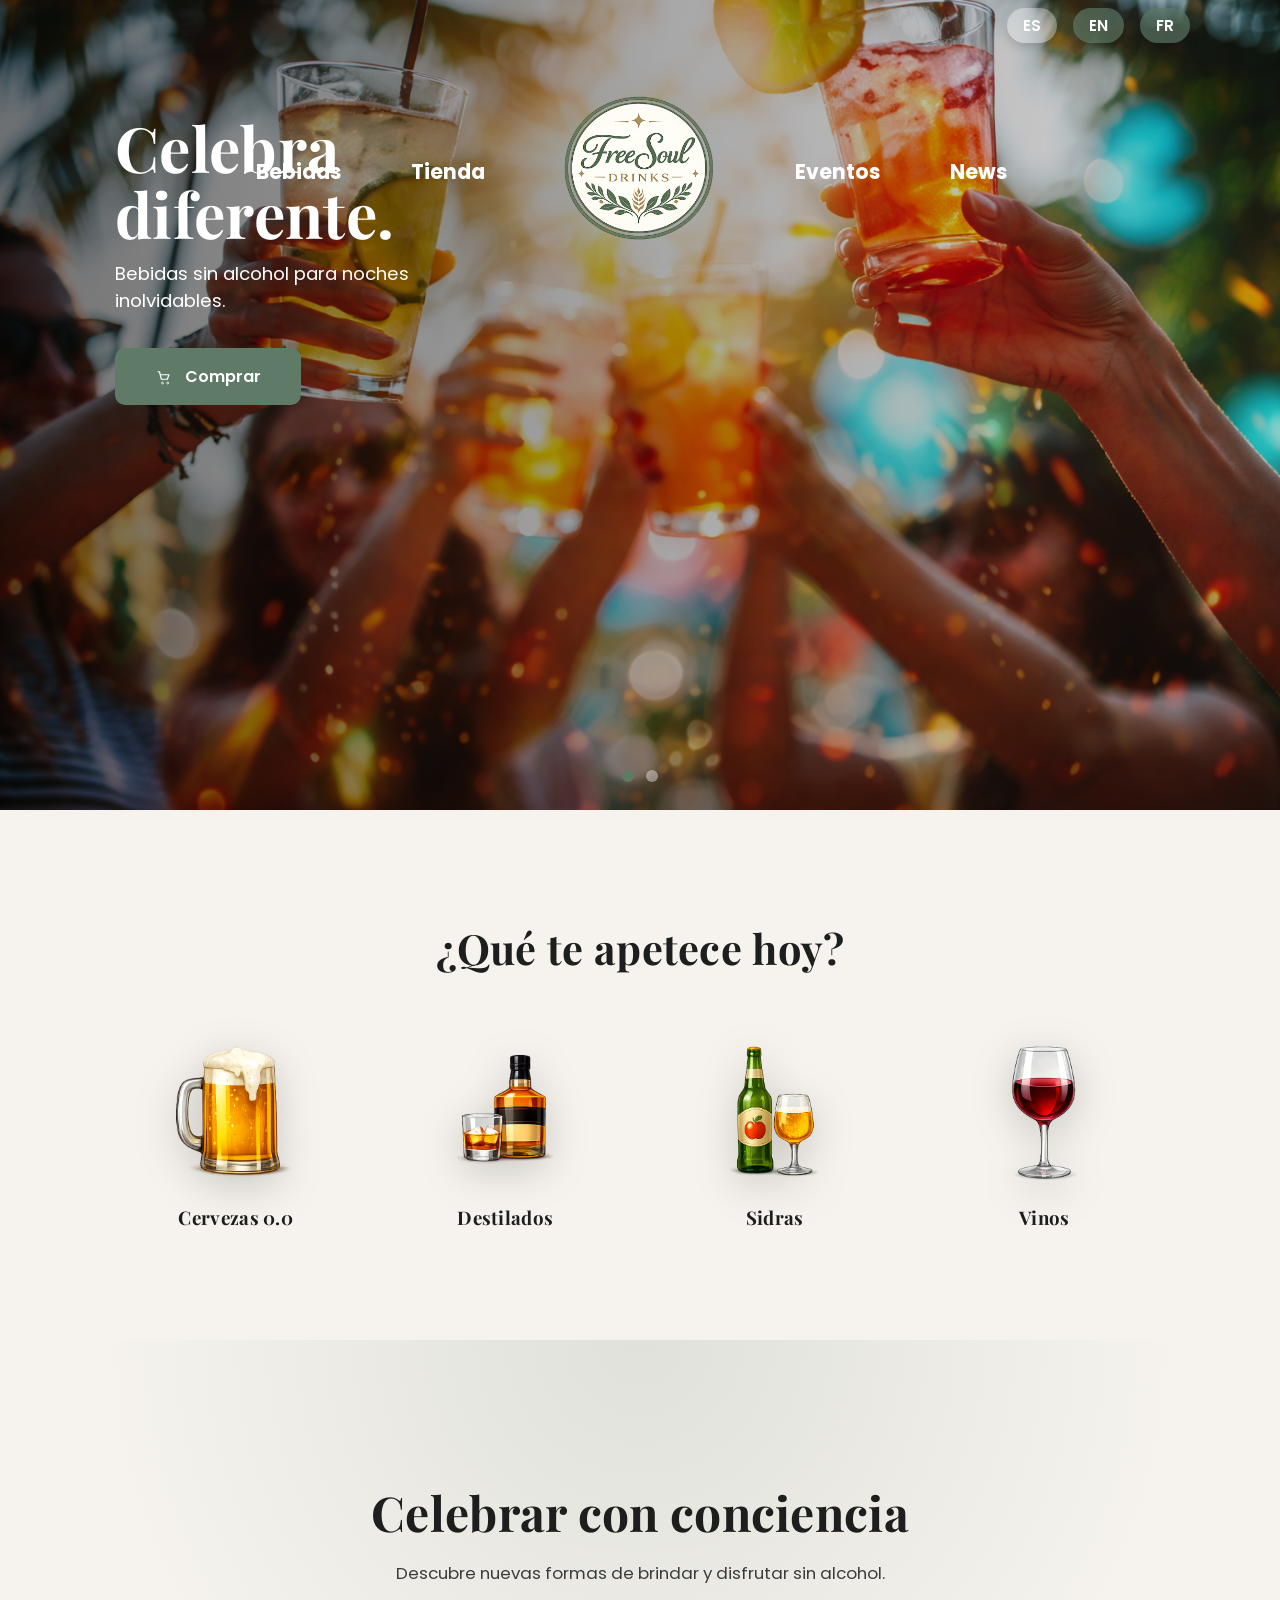
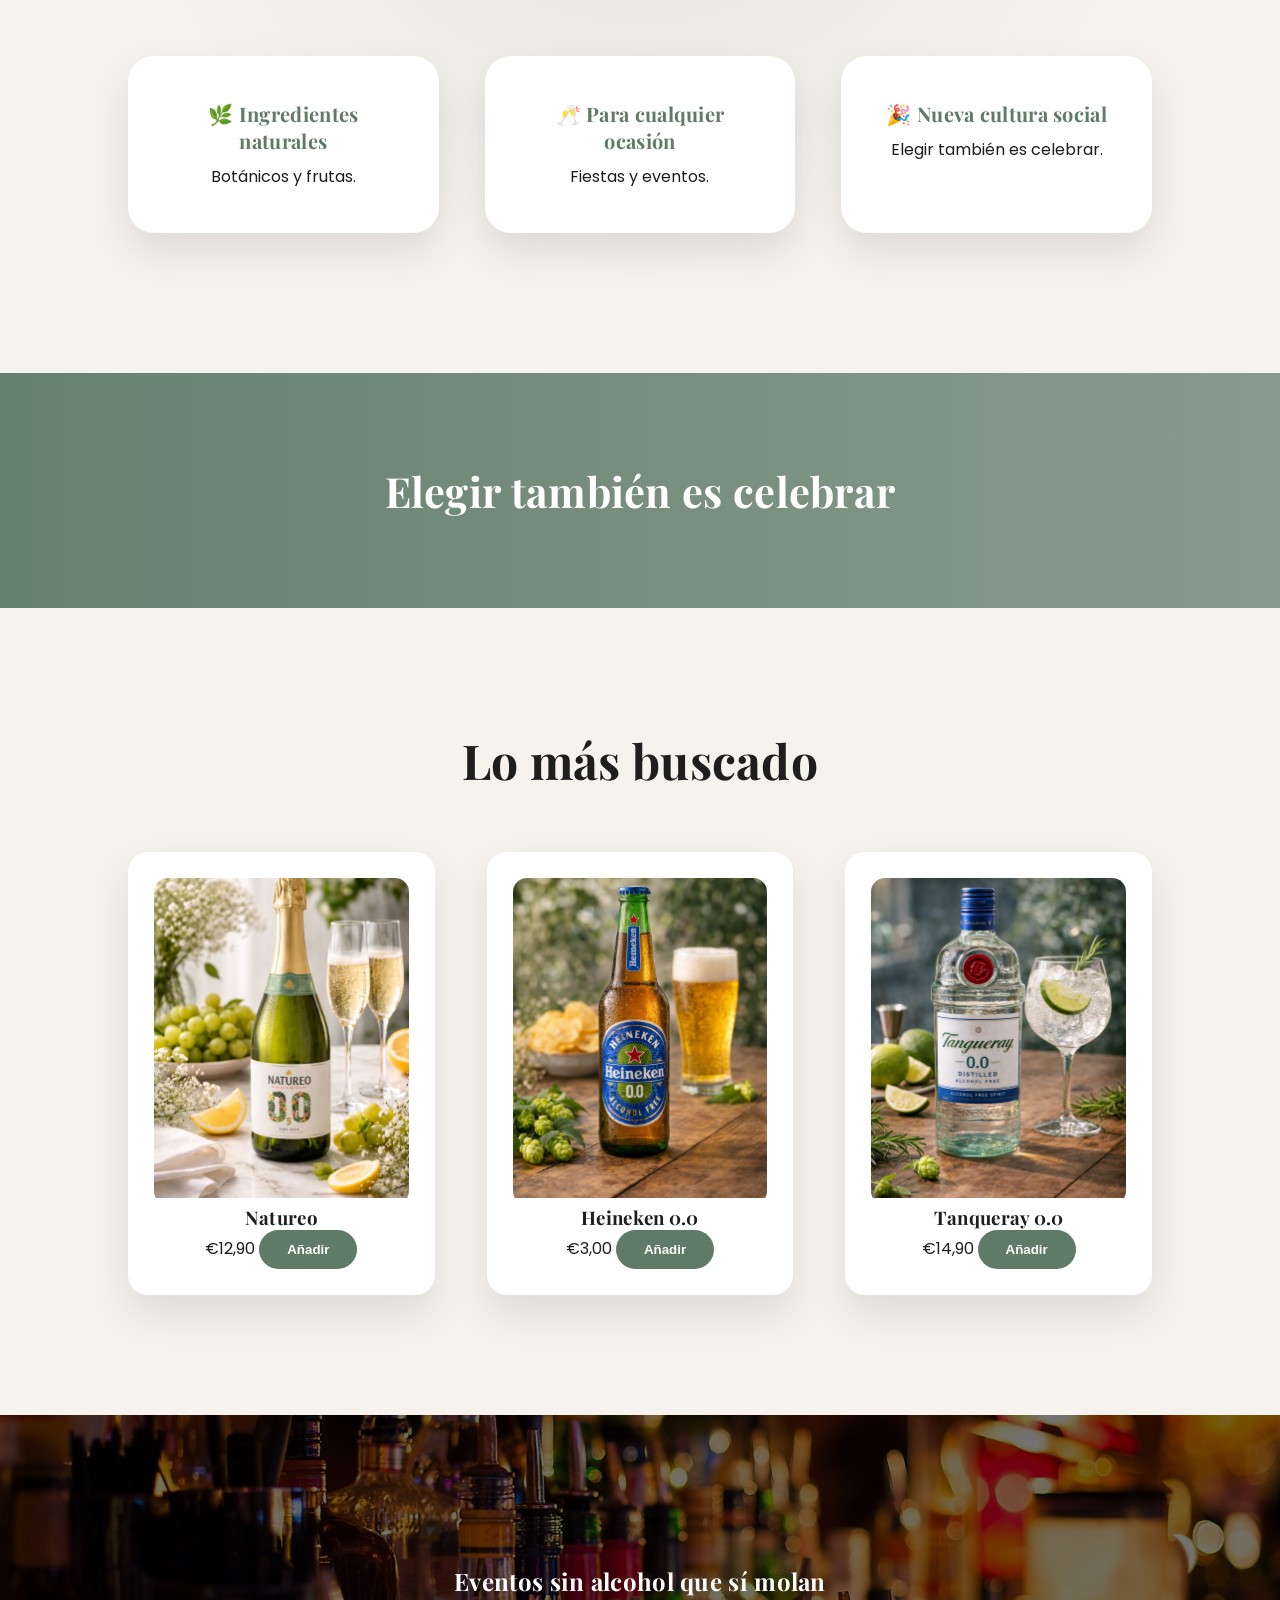
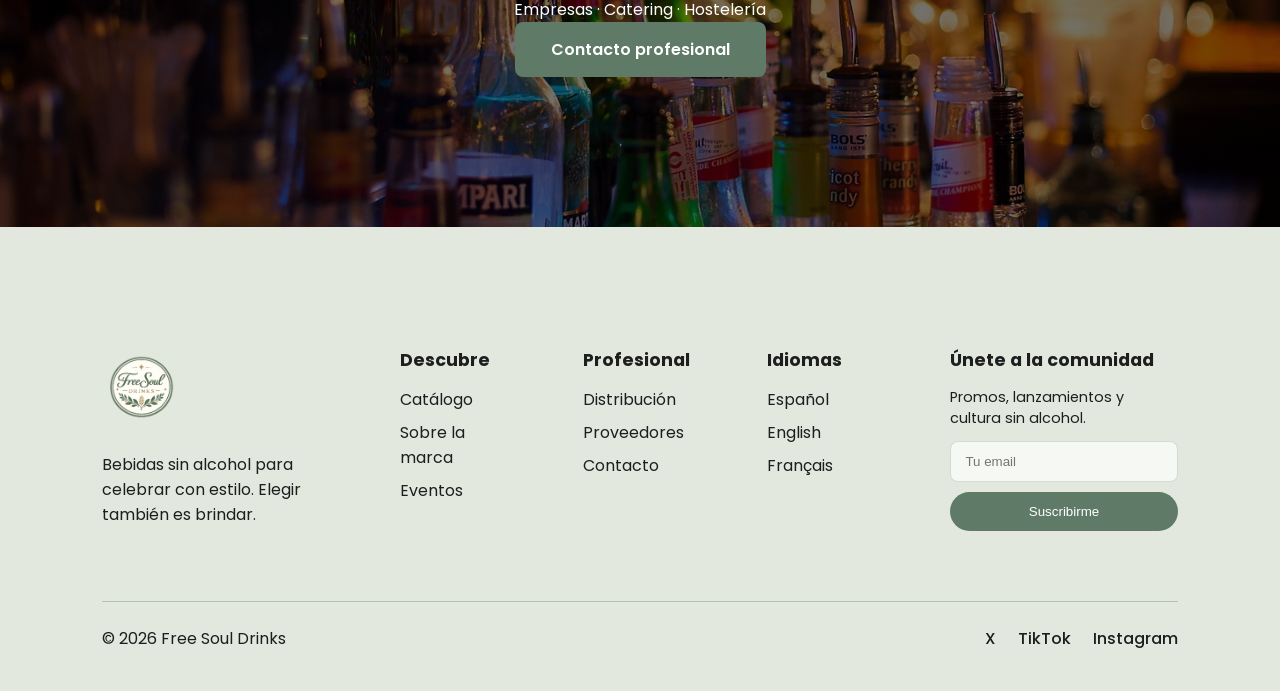
==== commit 9b7a26cf: "Actualiza header, footer e inicio" ====
--- a/inicio/index.html
+++ b/inicio/index.html
@@ -13,7 +13,6 @@
 <body>
 
 <link rel="stylesheet" href="../header/header.css">
-
 <div id="header-container"></div>
 
 <script>
@@ -28,114 +27,101 @@
   });
 </script>
 
-<!-- HERO -->
-<section class="hero">
-  <div class="hero-overlay"></div>
+<!-- ================= HERO SLIDER ================= -->
 
-  <div class="hero-content">
-    <h1>Celebra diferente.</h1>
-    <p>Bebidas sin alcohol para noches inolvidables.</p>
+<section class="hero-slider">
 
-    <div class="hero-ctas">
-      <a href="#categories" class="btn-main">Explorar bebidas</a>
-<a href="#catalog" class="btn-outline btn-cart">
-  <svg class="cart-icon" viewBox="0 0 24 24" fill="none">
-    <path d="M3 3h2l2.4 11.2a2 2 0 0 0 2 1.6h7.6a2 2 0 0 0 2-1.6L21 7H6"
-      stroke="currentColor"
-      stroke-width="2"
-      stroke-linecap="round"
-      stroke-linejoin="round"/>
-    <circle cx="10" cy="20" r="1.6"/>
-    <circle cx="17" cy="20" r="1.6"/>
-  </svg>
-  Comprar
-</a>
+  <!-- SLIDE 1 -->
+  <div class="slide active" style="background-image:url('../imagenes/hero1.png')">
+    <div class="hero-overlay"></div>
+
+    <div class="hero-content">
+      <h1>Celebra diferente.</h1>
+      <p>Bebidas sin alcohol para noches inolvidables.</p>
+
+      <div class="hero-ctas">
+
+        <a href="#catalog" class="btn-outline btn-cart">
+
+          <svg class="cart-icon" viewBox="0 0 24 24" fill="none">
+            <path d="M4 5h2l2.5 10h8l2-6H7"
+              stroke="currentColor"
+              stroke-width="1.6"
+              stroke-linecap="round"
+              stroke-linejoin="round"/>
+            <circle cx="10" cy="20" r="1.3"/>
+            <circle cx="17" cy="20" r="1.3"/>
+          </svg>
+
+          Comprar
+        </a>
+
+      </div>
+    </div>
+  </div>
+
+  <!-- SLIDE 2 -->
+  <div class="slide" style="background-image:url('../imagenes/hero2.jpg')">
+    <div class="hero-overlay"></div>
+
+    <div class="hero-content">
+
+      <h1 class="hero-split">
+        Eventos<br>
+        <span>y</span><br>
+        empresas.
+      </h1>
+
+      <p>Soluciones premium sin alcohol para hostelería.</p>
+
+      <div class="hero-ctas">
+        <a href="#b2b" class="btn-main">Contacto profesional</a>
+      </div>
 
     </div>
   </div>
+
+  <!-- DOTS -->
+  <div class="slider-dots">
+    <span class="dot active"></span>
+    <span class="dot"></span>
+  </div>
+
 </section>
 
-<!-- CATEGORIES -->
+
+<!-- ================= CATEGORIES ================= -->
+
 <section id="categories" class="categories">
-
   <h2>¿Qué te apetece hoy?</h2>
 
   <div class="cat-grid">
-
-<div class="cat-item">
-
-  <img src="../imagenes/cerveza.png" alt="Cervezas sin alcohol">
-  <h3>Cervezas 0.0</h3>
-</div>
-
-<div class="cat-item">
-  <img src="../imagenes/destilados.png" alt="Destilados sin alcohol">
-  <h3>Destilados</h3>
-</div>
-
-<div class="cat-item">
-  <img src="../imagenes/sidras.png" alt="Sidras sin alcohol">
-  <h3>Sidras</h3>
-</div>
-
-<div class="cat-item">
-  <img src="../imagenes/vino.png" alt="Vinos sin alcohol">
-  <h3>Vinos</h3>
-</div>
-
+    <div class="cat-item"><img src="../imagenes/cerveza.png"><h3>Cervezas 0.0</h3></div>
+    <div class="cat-item"><img src="../imagenes/destilados.png"><h3>Destilados</h3></div>
+    <div class="cat-item"><img src="../imagenes/sidras.png"><h3>Sidras</h3></div>
+    <div class="cat-item"><img src="../imagenes/vino.png"><h3>Vinos</h3></div>
   </div>
 </section>
-<link rel="stylesheet" href="../header/header.css">
 
-<div id="header-container"></div>
+<!-- ================= LIFESTYLE ================= -->
 
-<script>
-fetch("../header/header.html")
-  .then(res=>res.text())
-  .then(html=>{
-    document.getElementById("header-container").innerHTML = html;
-
-    const script = document.createElement("script");
-    script.src = "../header/header.js";
-    document.body.appendChild(script);
-  });
-</script>
-
-<!-- LIFESTYLE -->
 <section class="lifestyle">
-
 <h2>Celebrar con conciencia</h2>
-<p>
-Descubre nuevas formas de brindar, socializar y disfrutar
-sin alcohol, sin renunciar al sabor ni a la estética.
-</p>
+<p>Descubre nuevas formas de brindar y disfrutar sin alcohol.</p>
 
 <div class="life-grid">
-
-  <div>
-    <h3>🌿 Ingredientes naturales</h3>
-    <p>Botánicos, frutas y procesos artesanos.</p>
-  </div>
-
-  <div>
-    <h3>🥂 Para cualquier ocasión</h3>
-    <p>Fiestas, cenas, eventos y afterworks.</p>
-  </div>
-
-  <div>
-    <h3>🎉 Nueva cultura social</h3>
-    <p>Elegir también es celebrar.</p>
-  </div>
-
+  <div><h3>🌿 Ingredientes naturales</h3><p>Botánicos y frutas.</p></div>
+  <div><h3>🥂 Para cualquier ocasión</h3><p>Fiestas y eventos.</p></div>
+  <div><h3>🎉 Nueva cultura social</h3><p>Elegir también es celebrar.</p></div>
 </div>
 </section>
 
-<!-- PARTY STRIP -->
 <section class="party-strip">
-  <h2>Elegir también es celebrar</h2>
+<h2>Elegir también es celebrar</h2>
 </section>
 
-<!-- PRODUCTOS -->
+<!-- ================= CATALOG ================= -->
+
 <section id="catalog" class="catalog">
 
 <h2>Lo más buscado</h2>
@@ -143,94 +129,68 @@
 <div class="product-grid">
 
 <article class="product">
-
   <div class="product-img">
-    <img src="../imagenes/vino-natureo.png" alt="Vino espumoso sin alcohol">
-
+    <img src="../imagenes/vino-natureo.png">
     <div class="product-overlay">
       <h4>Notas de cata</h4>
-      <p>Burbuja fina · cítricos · flor blanca · fresco y equilibrado</p>
+      <p>Burbuja fina · cítricos · flor blanca</p>
     </div>
   </div>
-
-  <h3>Vino Espumoso Natureo</h3>
+  <h3>Natureo</h3>
   <span>€12,90</span>
   <button class="btn-add">Añadir</button>
-
 </article>
 
+<article class="product">
+  <div class="product-img">
+    <img src="../imagenes/cerveza-heineken.png">
+    <div class="product-overlay">
+      <h4>Notas de cata</h4>
+      <p>Malta · herbal · refrescante</p>
+    </div>
+  </div>
+  <h3>Heineken 0.0</h3>
+  <span>€3,00</span>
+  <button class="btn-add">Añadir</button>
+</article>
 
 <article class="product">
-
   <div class="product-img">
-    <img src="../imagenes/cerveza-heineken.png" alt="Cerveza sin alcohol">
-
+    <img src="../imagenes/ginebra-tanqueray.png">
     <div class="product-overlay">
       <h4>Notas de cata</h4>
-      <p>Malta suave · herbal · refrescante · final seco</p>
+      <p>Enebro · lima · botánicos</p>
     </div>
   </div>
-
-  <h3>Cerveza Heineken 0.0</h3>
-  <span>€3,00</span>
+  <h3>Tanqueray 0.0</h3>
+  <span>€14,90</span>
   <button class="btn-add">Añadir</button>
-
 </article>
 
-
-<article class="product">
-
-  <div class="product-img">
-    <img src="../imagenes/ginebra-tanqueray.png" alt="Ginebra sin alcohol">
-
-    <div class="product-overlay">
-      <h4>Notas de cata</h4>
-      <p>Enebro · lima · botánicos · limpio y aromático</p>
-    </div>
-  </div>
-
-  <h3>Ginebra Tanqueray 0.0</h3>
-  <span>€14,90</span>
-  <button class="btn-add">Añadir</button>
-
-</article>
-
-
 </div>
-
-
-
 </section>
 
-<!-- B2B -->
-<section class="b2b">
+<section id="b2b" class="b2b">
   <div class="b2b-box">
     <h2>Eventos sin alcohol que sí molan</h2>
-    <p>Fiestas privadas · Empresas · Hostelería · Catering</p>
+    <p>Empresas · Catering · Hostelería</p>
     <a class="btn-main">Contacto profesional</a>
   </div>
-</section>
-
-<!-- FINAL -->
-<section class="final">
-  <h2>Empieza la fiesta consciente.</h2>
-  <a href="#catalog" class="btn-main big">Entrar a la tienda</a>
 </section>
 
 <script src="script.js"></script>
 
 <link rel="stylesheet" href="../footer/footer.css">
-
 <div id="footer-container"></div>
 
 <script>
 fetch("../footer/footer.html")
-  .then(res => res.text())
-  .then(html => {
+  .then(res=>res.text())
+  .then(html=>{
     document.getElementById("footer-container").innerHTML = html;
 
-    const s = document.createElement("script");
-    s.src = "../footer/footer.js";
+    const s=document.createElement("script");
+    s.src="../footer/footer.js";
     document.body.appendChild(s);
   });
 </script>
--- a/inicio/styles.css
+++ b/inicio/styles.css
@@ -26,72 +26,6 @@
   letter-spacing:.3px;
 }
 
-/* ================= HERO ================= */
-
-.hero{
-  min-height:90vh;
-  background:
-    url("https://img.freepik.com/fotos-premium/amigos-brindando-bebidas-fiesta-atardecer_146482-19734.jpg")
-    center/cover no-repeat;
-  position:relative;
-  display:flex;
-  align-items:center;
-}
-
-.hero-overlay{
-  position:absolute;
-  inset:0;
-  background:linear-gradient(90deg,
-    rgba(0,0,0,.45),
-    rgba(0,0,0,.10));
-}
-
-.hero-content{
-  position:relative;
-  padding:9%;
-  max-width:540px;
-  color:white;
-}
-
-.hero h1{
-  font-size:3.9rem;
-  line-height:1.05;
-}
-
-.hero-content p{
-  font-size:1.15rem;
-  margin-top:14px;
-  max-width:420px;
-}
-
-.hero-ctas{
-  margin-top:34px;
-  display:flex;
-  gap:18px;
-}
-
-/* CART BUTTON */
-
-.btn-cart{
-  display:inline-flex;
-  align-items:center;
-  gap:10px;
-}
-
-.cart-icon{
-  width:20px;
-  height:20px;
-}
-
-/* hover effect */
-
-.btn-outline:hover{
-  background:rgba(255,255,255,.15);
-  backdrop-filter:blur(2px);
-  transform:scale(1.06);
-}
-
-
 /* ================= BUTTONS ================= */
 
 .btn-main{
@@ -123,6 +57,129 @@
   background:rgba(255,255,255,.12);
 }
 
+/* ================= HERO SLIDER ================= */
+
+.hero-slider{
+  position:relative;
+  height:90vh;
+  overflow:hidden;
+}
+
+.hero-slider .slide{
+  position:absolute;
+  inset:0;
+
+  background-size:cover;
+  background-position:center;
+  background-repeat:no-repeat;
+
+  opacity:0;
+  transition:opacity 1s ease;
+}
+
+.hero-slider .slide.active{
+  opacity:1;
+  z-index:2;
+}
+
+.hero-slider .hero-overlay{
+  position:absolute;
+  inset:0;
+  background:linear-gradient(90deg,
+    rgba(0,0,0,.55),
+    rgba(0,0,0,.15));
+}
+
+.hero-content{
+  position:relative;
+  padding:9%;
+  max-width:540px;
+  color:white;
+  z-index:3;
+}
+
+.hero-slider h1{
+  font-size:3.9rem;
+  line-height:1.05;
+}
+
+.hero-content p{
+  font-size:1.15rem;
+  margin-top:14px;
+  max-width:420px;
+}
+
+.hero-ctas{
+  margin-top:34px;
+  display:flex;
+  gap:18px;
+}
+
+/* ===== HERO BUY BUTTON SOLID GREEN ===== */
+
+.hero-slider .btn-outline{
+  border:none;
+  background:var(--green);
+  color:white;
+  padding:16px 40px;
+  border-radius:10px;
+  font-weight:600;
+  display:inline-flex;
+  align-items:center;
+  gap:12px;
+}
+
+.hero-slider .btn-outline svg{
+  stroke:white;
+  width:18px;
+  height:18px;
+}
+
+/* hover */
+
+.hero-slider .btn-outline:hover{
+  background:#486e5d;
+  transform:scale(1.08);
+  box-shadow:0 14px 32px rgba(95,122,103,.45);
+}
+
+/* CART */
+
+.btn-cart{
+  display:inline-flex;
+  align-items:center;
+  gap:10px;
+}
+
+.cart-icon{
+  width:20px;
+  height:20px;
+}
+
+/* DOTS */
+
+.slider-dots{
+  position:absolute;
+  bottom:28px;
+  left:50%;
+  transform:translateX(-50%);
+  display:flex;
+  gap:12px;
+  z-index:5;
+}
+
+.slider-dots .dot{
+  width:12px;
+  height:12px;
+  border-radius:50%;
+  background:rgba(255,255,255,.4);
+  cursor:pointer;
+}
+
+.slider-dots .dot.active{
+  background:var(--green);
+}
+
 /* ================= CATEGORIES ================= */
 
 .categories{
@@ -160,7 +217,7 @@
   margin-top:18px;
 }
 
-/* ================= LIFESTYLE SECTION ================= */
+/* ================= LIFESTYLE ================= */
 
 .lifestyle{
   background:
@@ -184,15 +241,11 @@
   opacity:.85;
 }
 
-/* GRID */
-
 .life-grid{
   display:grid;
   grid-template-columns:repeat(3,1fr);
   gap:46px;
 }
-
-/* CARD */
 
 .life-grid > div{
   background:white;
@@ -207,15 +260,11 @@
   transform:translateY(-12px) scale(1.02);
 }
 
-/* ICON */
-
 .life-grid h3{
   font-size:1.25rem;
   margin-bottom:10px;
   color:var(--green);
 }
-
-/* subtle glow */
 
 .life-grid > div::after{
   content:"";
@@ -234,7 +283,7 @@
   opacity:1;
 }
 
-/* ================= PARTY STRIP ================= */
+/* ================= PARTY ================= */
 
 .party-strip{
   background:
@@ -248,24 +297,9 @@
 
 .party-strip h2{
   font-size:2.6rem;
-  letter-spacing:.04em;
-}
-
-/* RESPONSIVE */
-
-@media(max-width:900px){
-
-  .life-grid{
-    grid-template-columns:1fr;
-  }
-
-  .party-strip h2{
-    font-size:2.2rem;
-  }
-}
-
-
-/* ================== CATALOG ================== */
+}
+
+/* ================= CATALOG ================= */
 
 .catalog{
   background:var(--beige);
@@ -283,8 +317,6 @@
   grid-template-columns:repeat(3,1fr);
   gap:52px;
 }
-
-/* CARD */
 
 .product{
   background:white;
@@ -298,8 +330,6 @@
   transform:translateY(-12px);
 }
 
-/* IMAGE WRAP */
-
 .product-img{
   position:relative;
   overflow:hidden;
@@ -313,13 +343,9 @@
   transition:.6s ease;
 }
 
-/* ZOOM IMG */
-
 .product:hover img{
   transform:scale(1.12);
 }
-
-/* OVERLAY */
 
 .product-overlay{
   position:absolute;
@@ -340,29 +366,6 @@
   opacity:1;
 }
 
-.product-overlay h4{
-  font-size:1.3rem;
-  margin-bottom:12px;
-}
-
-.product-overlay p{
-  font-size:.95rem;
-}
-
-/* TEXT */
-
-.product h3{
-  margin:22px 0 6px;
-}
-
-.product span{
-  display:block;
-  margin-bottom:16px;
-  font-weight:600;
-}
-
-/* BUTTON */
-
 .btn-add{
   background:var(--green);
   color:white;
@@ -377,31 +380,14 @@
 .btn-add:hover{
   background:#486e5d;
   transform:scale(1.08);
-  box-shadow:0 10px 22px rgba(0,0,0,.15);
-}
-
-/* RESPONSIVE */
-
-@media(max-width:950px){
-
-  .product-grid{
-    grid-template-columns:1fr;
-  }
-
-  .product-img img{
-    height:260px;
-  }
-
-}
-
+}
 
 /* ================= B2B ================= */
 
 .b2b{
   background:
   linear-gradient(rgba(0,0,0,.55),rgba(0,0,0,.55)),
-  url("https://images.unsplash.com/photo-1510626176961-4b57d4fbad03")
-  center/cover;
+  url("../imagenes/hero2.jpg") center/cover;
 
   padding:150px 10%;
   text-align:center;
@@ -412,19 +398,3 @@
   max-width:600px;
   margin:auto;
 }
-
-.b2b-box h2{
-  font-size:2.6rem;
-}
-
-/* ================= FINAL ================= */
-
-.final{
-  background:var(--beige);
-  padding:130px 10%;
-  text-align:center;
-}
-
-.big{
-  font-size:1.45rem;
-}
--- a/header/header.css
+++ b/header/header.css
@@ -1,6 +1,6 @@
 /* ================= HEADER – Free Soul Drinks ================= */
 
-.martini-header{
+.freesoul-header{
   position:fixed;
   width:100%;
   top:0;
@@ -14,22 +14,26 @@
 .top-lang{
   display:flex;
   justify-content:flex-end;
-  gap:14px;
-  padding:10px 7%;
-  font-size:.85rem;
+  gap:16px;
+  padding:8px 7%;
+  font-size:.95rem;
   color:white;
 }
 
 .top-lang a{
   cursor:pointer;
-  opacity:.75;
-  padding:6px 14px;
+  opacity:1;
+  padding:6px 16px;
   border-radius:18px;
   transition:.25s;
+  background:rgba(95,122,103,.65);
+  color:white;
+  font-weight:600;
+  box-shadow:0 4px 12px rgba(0,0,0,.18);
 }
 
 .top-lang a:hover{
-  background:rgba(255,255,255,.18);
+  background:var(--green);
 }
 
 .top-lang a.active{
@@ -39,21 +43,23 @@
 
 /* ---------- AFTER SCROLL ---------- */
 
-.martini-header.scrolled{
-  background:var(--beige);
-  box-shadow:0 12px 34px rgba(0,0,0,.14);
+.freesoul-header.scrolled{
+  background:#e3e8de; /* verde salvia suave */
+  box-shadow:0 14px 34px rgba(0,0,0,.16);
+  transition:.4s ease;
 }
 
-.martini-header.scrolled .top-lang{
+.freesoul-header.scrolled .top-lang{
   color:var(--dark);
 }
 
-.martini-header.scrolled .top-lang a{
+.freesoul-header.scrolled .top-lang a{
   background:rgba(0,0,0,.06);
 }
 
-.martini-header.scrolled .top-lang a.active{
-  background:rgba(95,122,103,.22);
+.freesoul-header.scrolled .top-lang a.active{
+  background:var(--green);
+  color:white;
 }
 
 /* ---------- GRID ---------- */
@@ -61,7 +67,7 @@
 .header-inner{
   max-width:1500px;
   margin:auto;
-  padding:34px 7%;
+  padding:22px 7%;
   display:grid;
   grid-template-columns:1fr auto 1fr;
   align-items:center;
@@ -79,19 +85,20 @@
 
 .header-logo{
   text-align:center;
+  padding:0 60px;
 }
 
 .header-logo img{
-  height:150px;
-  max-height:170px;
+  height:190px;
+  max-height:230px;
   width:auto;
   transition:.35s ease;
 }
 
 /* shrink on scroll */
 
-.martini-header.scrolled .header-logo img{
-  height:110px;
+.freesoul-header.scrolled .header-logo img{
+  height:120px;
 }
 
 /* ---------- NAV ---------- */
@@ -99,29 +106,22 @@
 .nav-left,
 .nav-right{
   display:flex;
-  gap:78px;   /* ⬅️ más separación */
+  gap:70px;
 }
-
-/* LOGO – más aire lateral */
-
-.header-logo{
-  text-align:center;
-  padding:0 60px;   /* ⬅️ separación respecto a menús */
-}
-
 
 .nav-left a,
 .nav-right a{
   text-decoration:none;
-  font-weight:500;
+  font-weight:700;
+  font-size:1.28rem;
   color:white;
   position:relative;
   padding:4px 0;
   transition:.3s;
 }
 
-.martini-header.scrolled .nav-left a,
-.martini-header.scrolled .nav-right a{
+.freesoul-header.scrolled .nav-left a,
+.freesoul-header.scrolled .nav-right a{
   color:var(--dark);
 }
 
@@ -132,7 +132,7 @@
   content:"";
   position:absolute;
   left:0;
-  bottom:-8px;
+  bottom:-9px;
   width:0;
   height:3px;
   background:var(--green);
@@ -162,7 +162,7 @@
   transition:.3s;
 }
 
-.martini-header.scrolled .burger span{
+.freesoul-header.scrolled .burger span{
   background:var(--dark);
 }
 
@@ -181,10 +181,10 @@
   }
 
   .top-lang{
-    padding:8px 6%;
+    padding:6px 6%;
   }
 
   .header-logo img{
-    height:95px;
+    height:105px;
   }
 }
--- a/footer/footer.css
+++ b/footer/footer.css
@@ -1,7 +1,7 @@
 /* ================= FOOTER – Free Soul Drinks ================= */
 
 .site-footer{
-  background:var(--beige);
+  background:#e3e8de; /* mismo verde salvia del header */
   padding:120px 8% 40px;
   color:var(--dark);
 }
@@ -56,9 +56,10 @@
 .footer-newsletter input{
   width:100%;
   padding:12px 14px;
-  border:1px solid #ddd;
+  border:1px solid rgba(0,0,0,.12);
   border-radius:8px;
   margin-top:12px;
+  background:#f6f8f4;
 }
 
 .footer-newsletter button{
@@ -80,7 +81,7 @@
 /* BOTTOM */
 
 .footer-bottom{
-  border-top:1px solid rgba(0,0,0,.1);
+  border-top:1px solid rgba(95,122,103,.35); /* verde suave */
   margin-top:70px;
   padding-top:24px;
   display:flex;
@@ -92,6 +93,7 @@
   margin-left:18px;
   text-decoration:none;
   color:var(--dark);
+  font-weight:500;
 }
 
 .footer-social a:hover{
